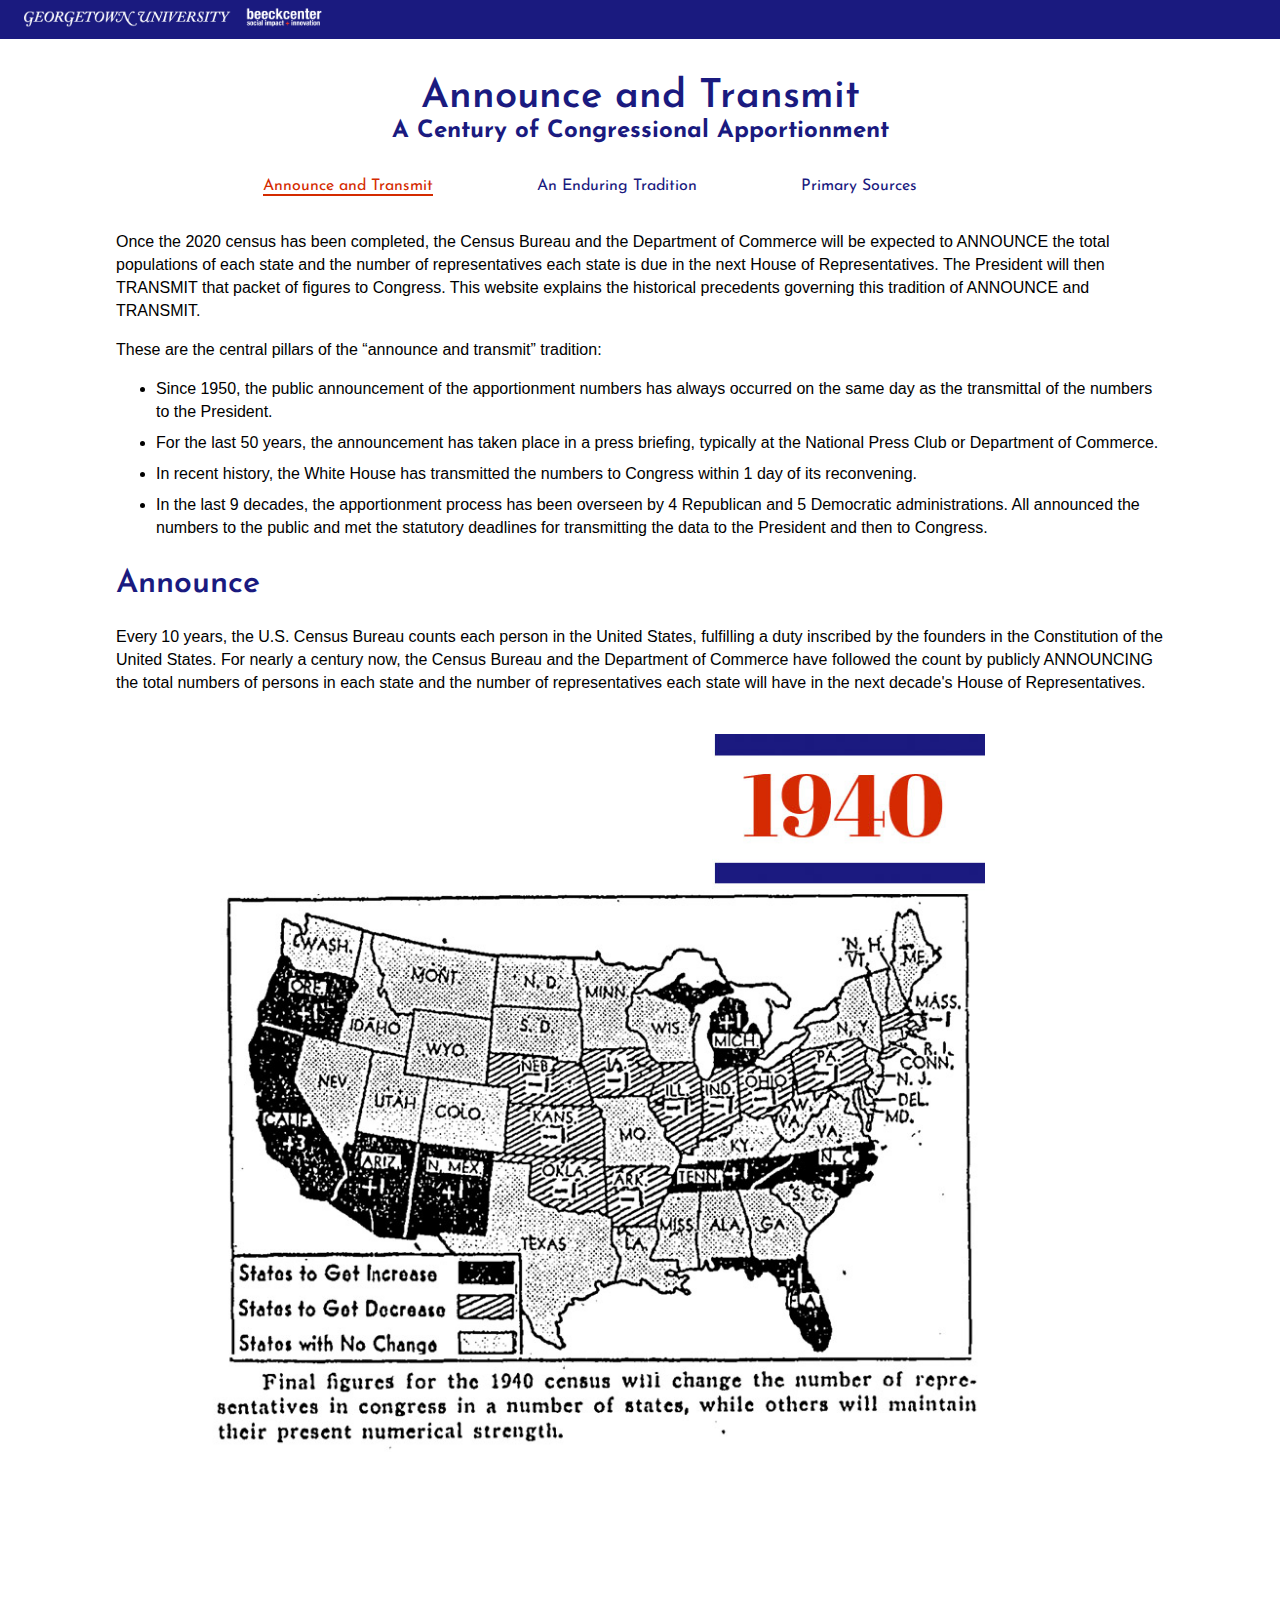
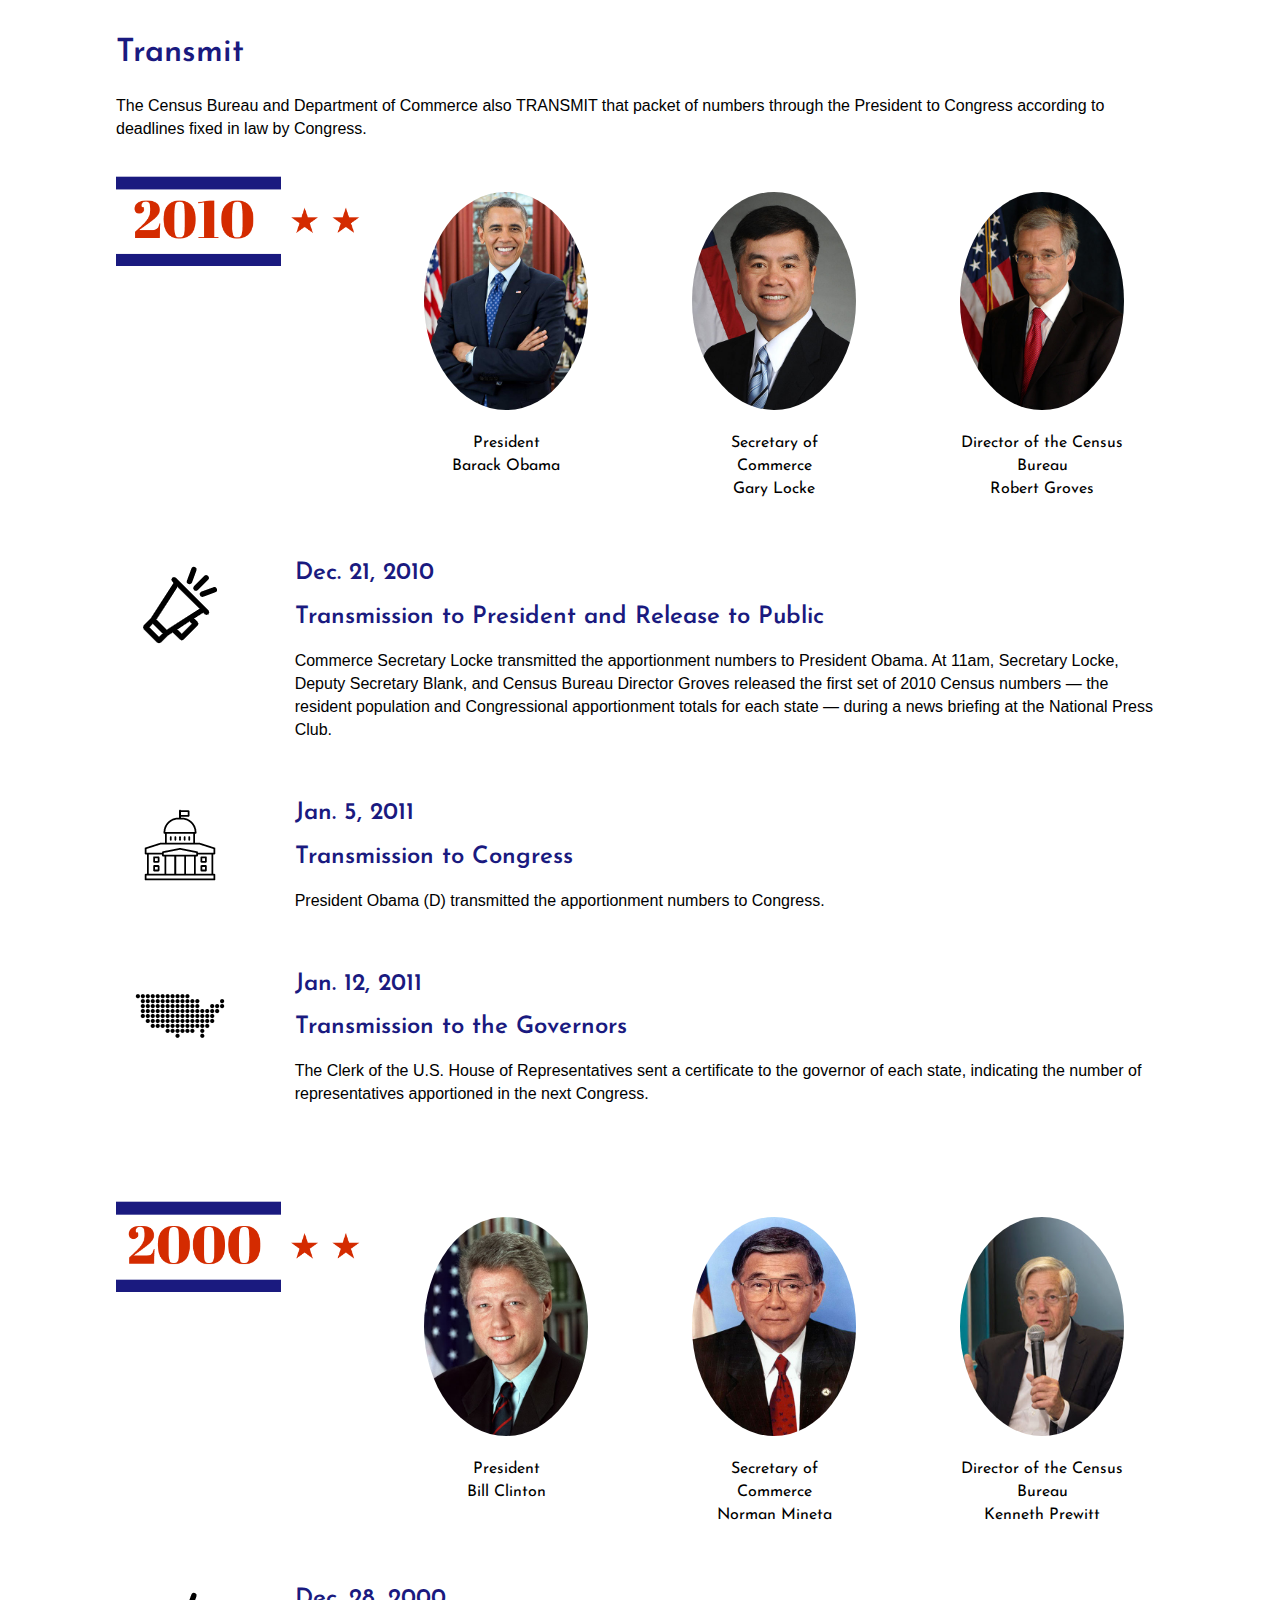
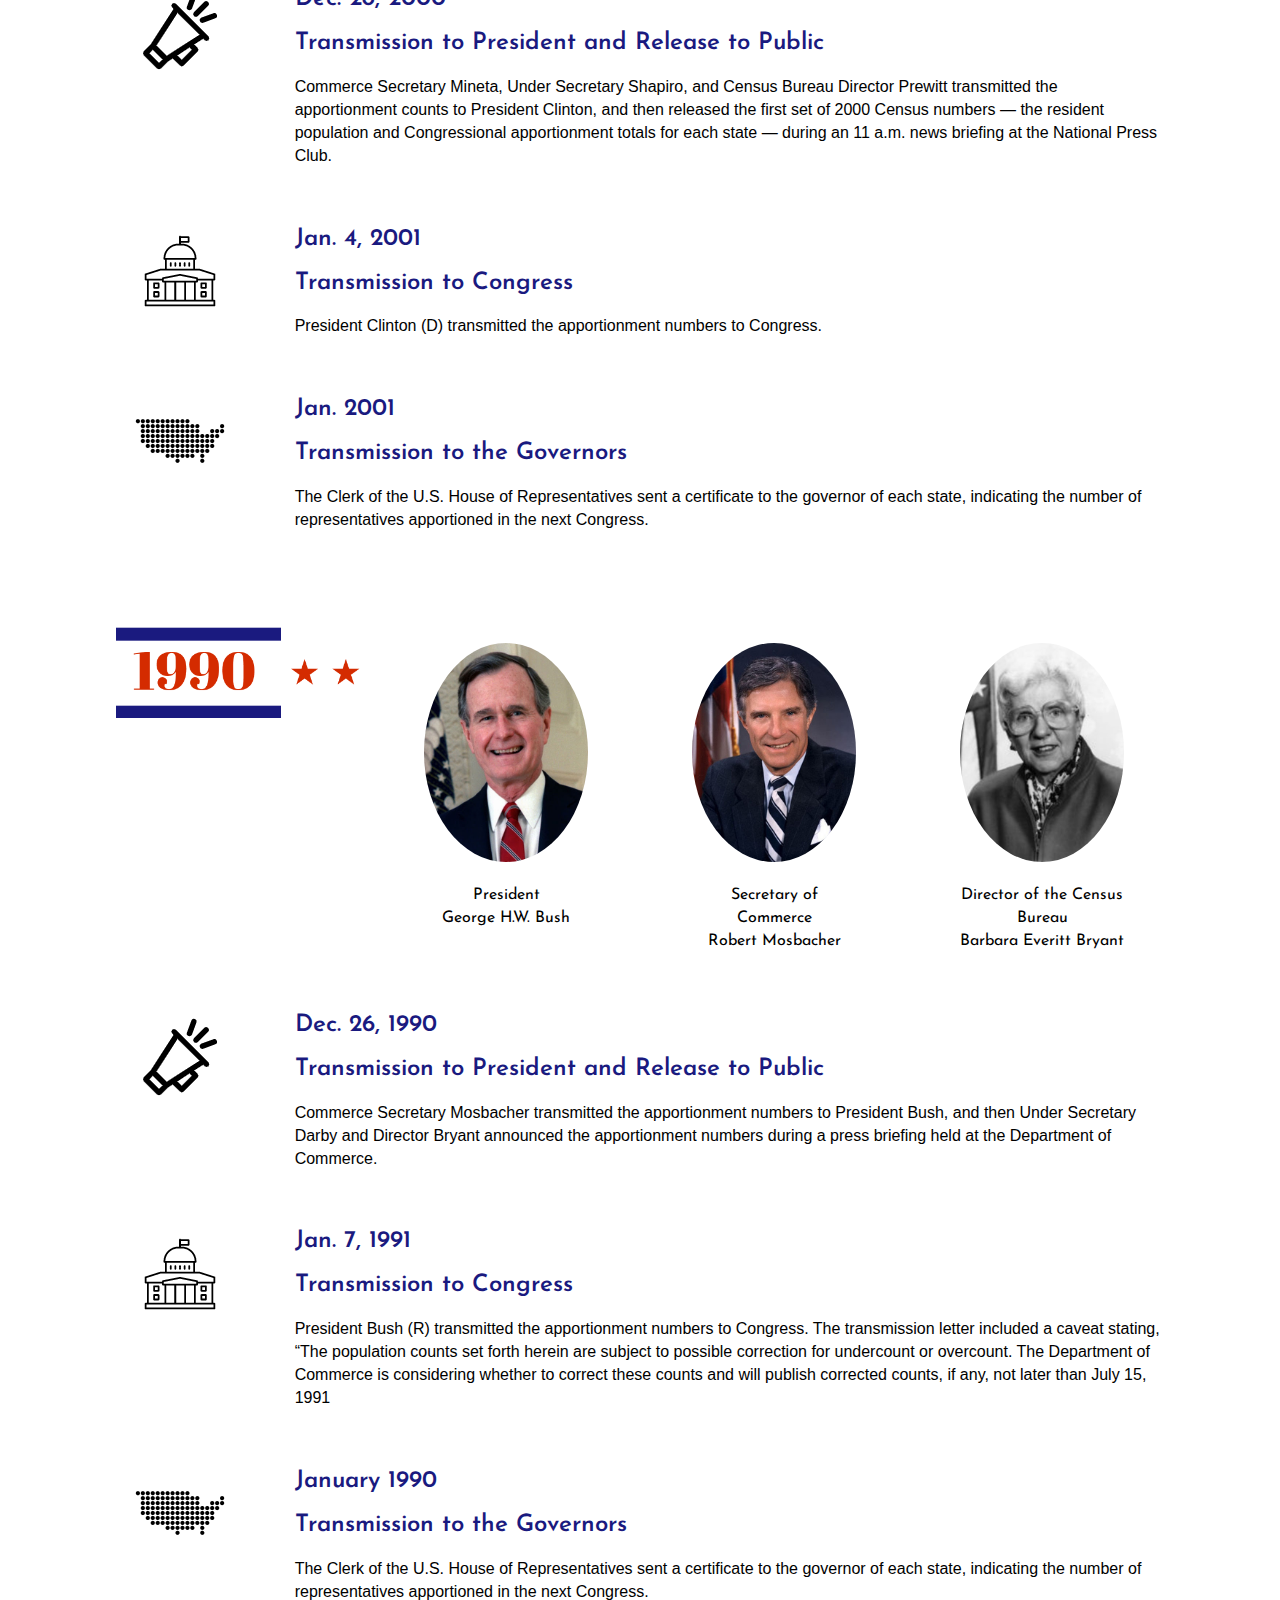
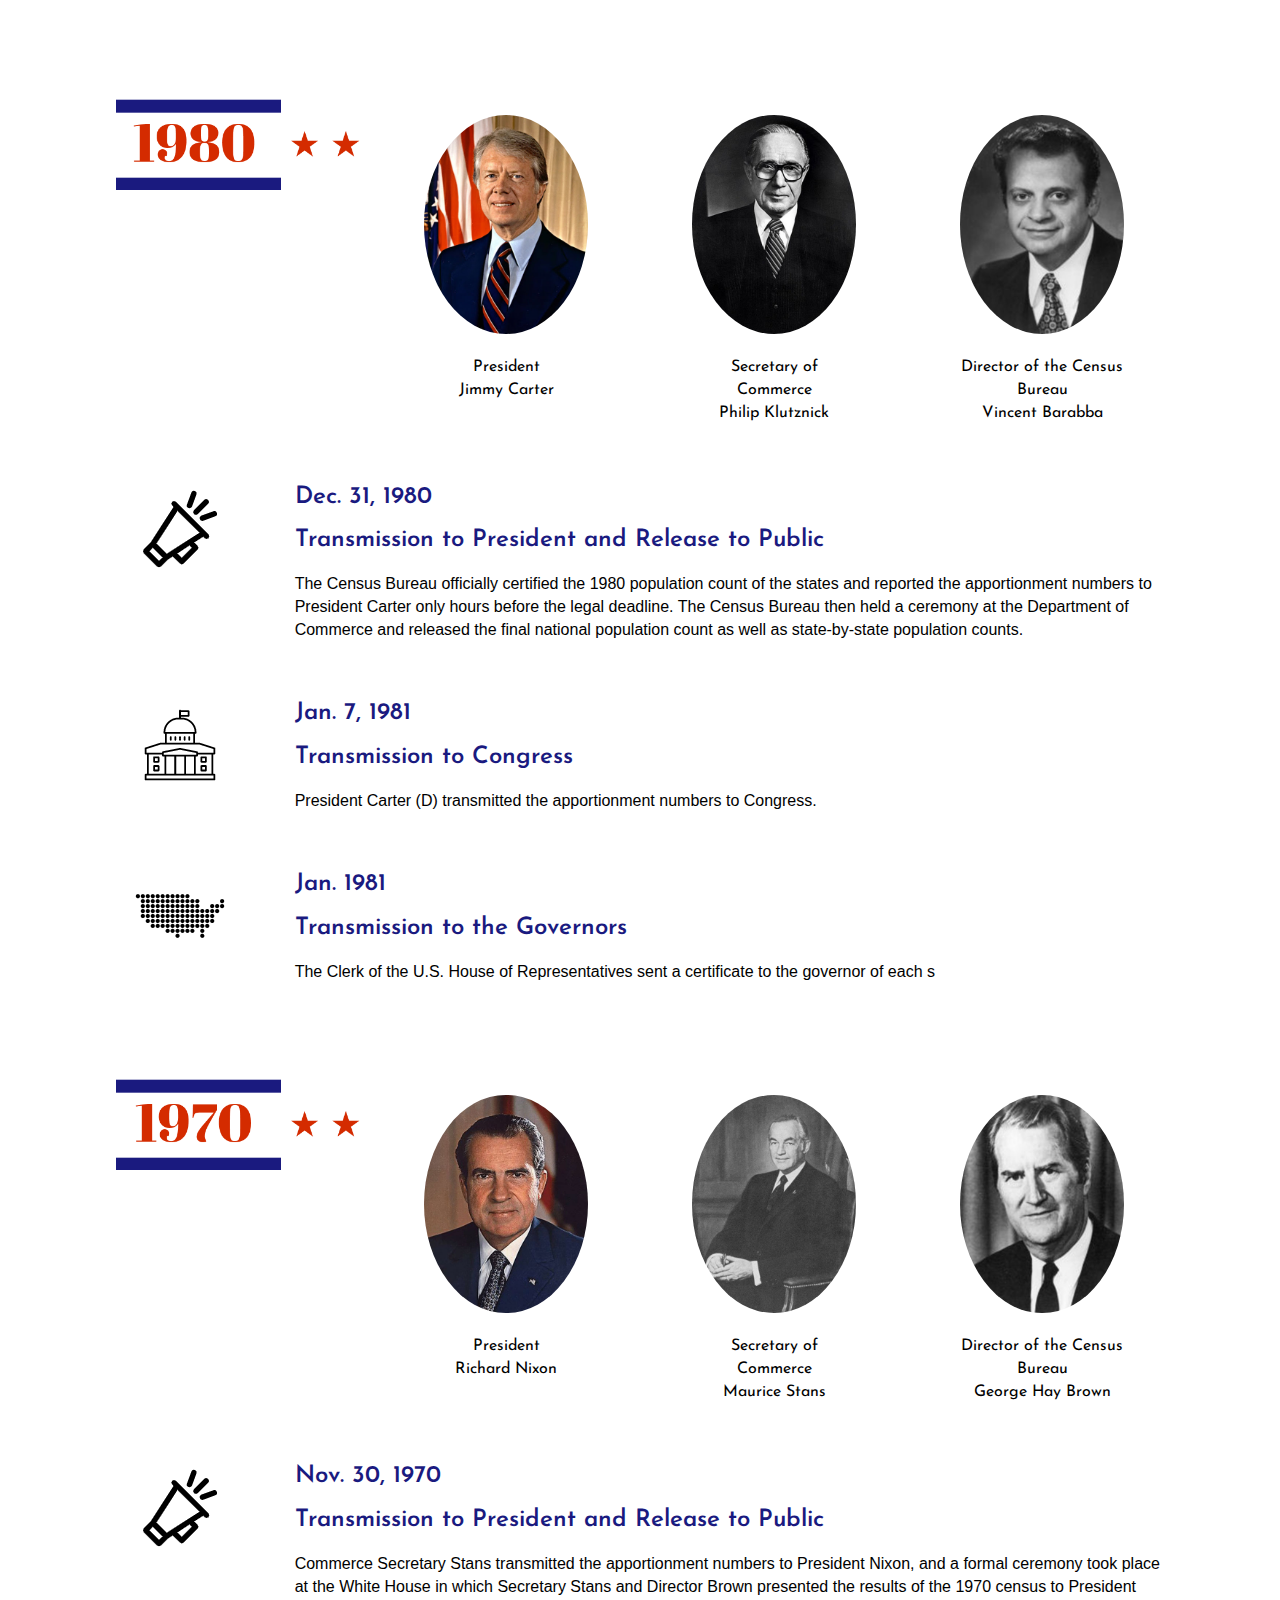
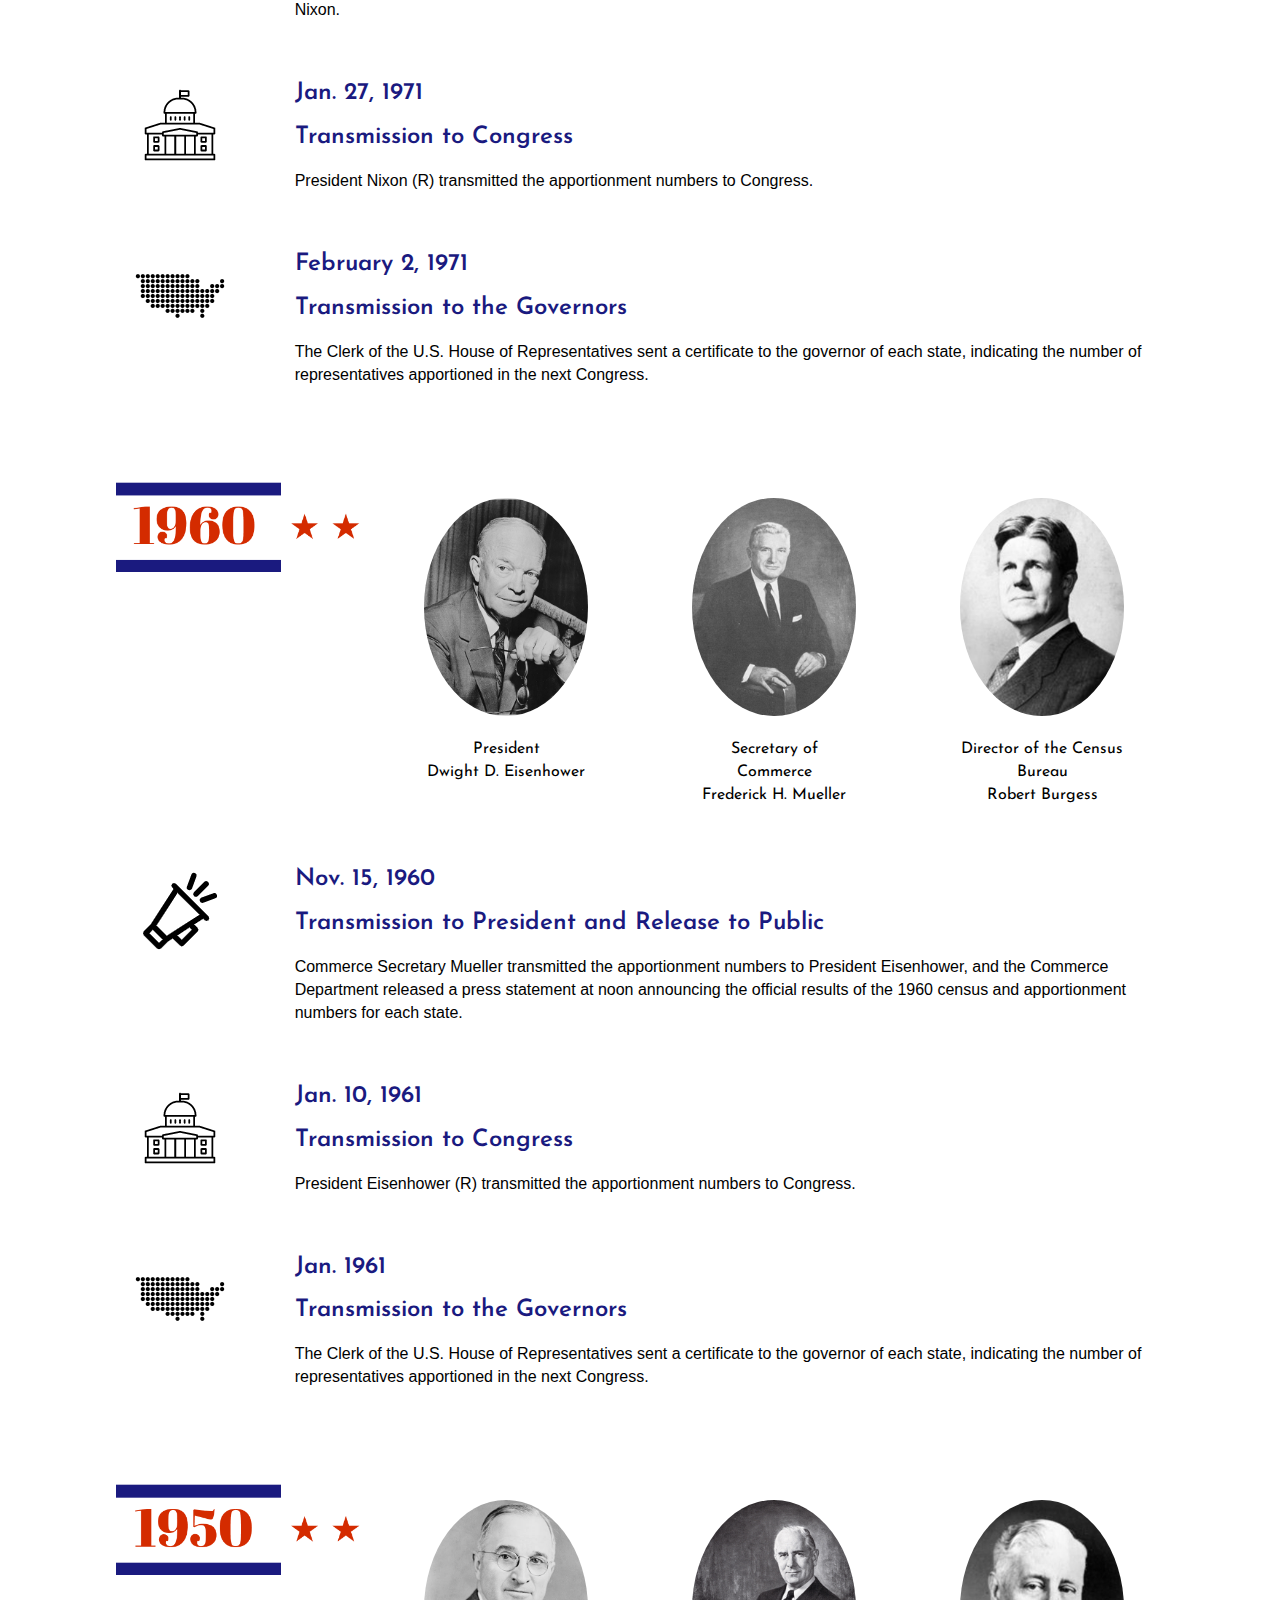
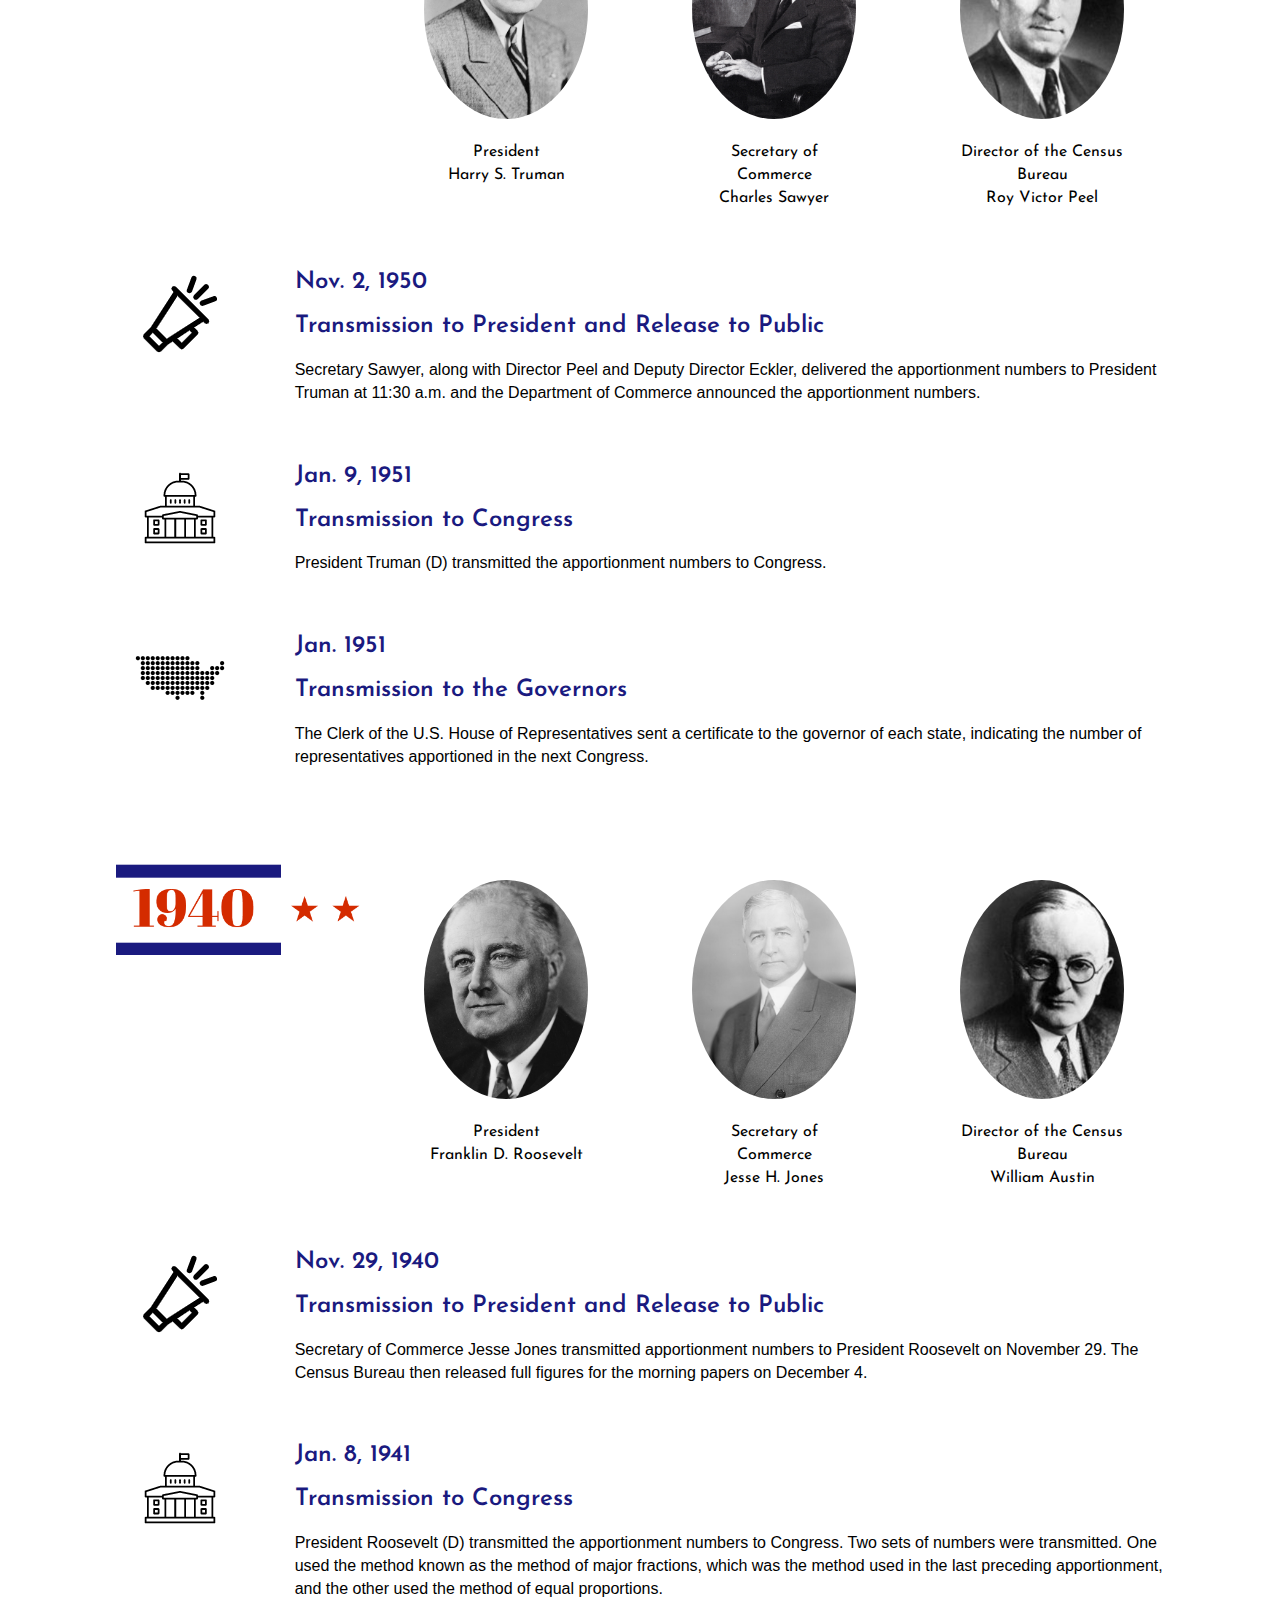
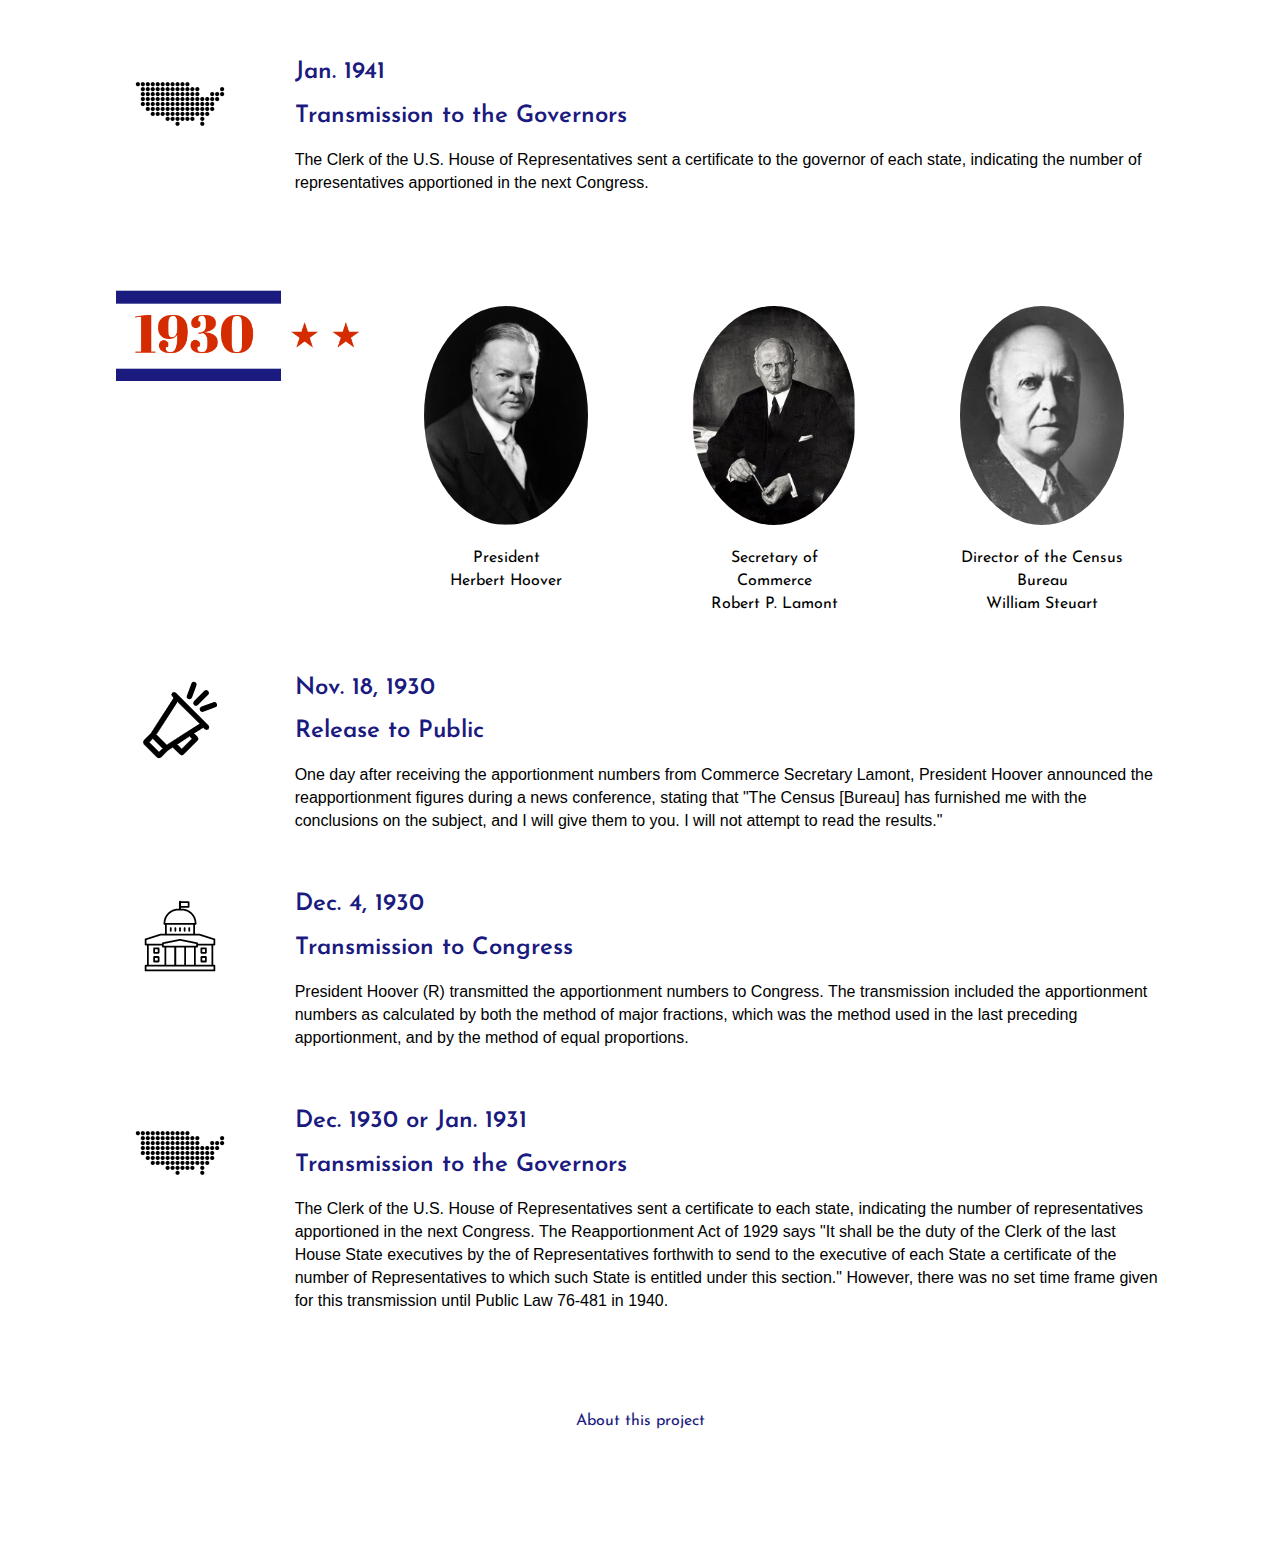
==== index.html @ 391c1e9d "Fixed Twitter Cards" ====
<!DOCTYPE html>
<html>
<head>
<meta name="viewport" content="width=device-width, initial-scale=1">
<meta property="og:title" content="Announce and Transmit: A Century of Congressional Apportionment">
<meta property="og:description" content="A digital resource cataloguing crucial features of the last century of U.S. congressional apportionment">
<meta property="og:image" content="http://usapportionment.org/announcement_photos/Dillingham-illustration.jpg">
<meta property="og:url" content="https://usapportionment.org/">
<meta name="twitter:title" content="Announce and Transmit: A Century of Congressional Apportionment">
<meta name="twitter:description" content=" A digital resource cataloguing crucial features of the last century of U.S. congressional apportionment">
<meta name="twitter:image" content="http://usapportionment.org/announcement_photos/Dillingham-illustration.jpg">
<meta name="twitter:card" content="summary_large_image">
<link rel="stylesheet" type="text/css" href="styles2.css">
<link href="https://fonts.googleapis.com/css2?family=Josefin+Sans&display=swap" rel="stylesheet">
<link href="https://fonts.googleapis.com/css2?family=Abril+Fatface&display=swap" rel="stylesheet">
</head>
<body>
  <header>
    <h1>Announce and Transmit </h1>
      <h4>A Century of Congressional Apportionment</h4>
    <nav>
        <a href = "index.html" class = "selected">Announce and Transmit</a>

        <a href = "enduringTradition.html">An Enduring Tradition</a>

        <a href = "primarysources.html">Primary Sources</a>

    </nav>
  </header>

  <div class="sticky">
    <div class = "logo">
      <img src="logo_group.png"/>
    </div>
    <div class = "logo_small">
      <img src="logo_small.png"/>
    </div>
  </div>


<div class ="pillars">
<p>
  Once the 2020 census has been completed, the Census Bureau and the Department of Commerce will be expected to ANNOUNCE the total populations of each state and the number of representatives each state is due in the next House of Representatives. The President will then TRANSMIT that packet of figures to Congress. This website explains the historical precedents governing this tradition of ANNOUNCE and TRANSMIT.
</p>
  <p>
  These are the central pillars of the “announce and transmit” tradition:
  <ul>
    <li>
      Since 1950, the public announcement of the apportionment numbers has always occurred on the same day as the transmittal of the numbers to the President.
    </li>
    <li>
      For the last 50 years, the announcement has taken place in a press briefing, typically at the National Press Club or Department of Commerce.
    </li>
    <li>
      In recent history, the White House has transmitted the numbers to Congress within 1 day of its reconvening.
    </li>
    <li>
      In the last 9 decades, the apportionment process has been overseen by 4 Republican and 5 Democratic administrations. All announced the numbers to the public and met the statutory deadlines for transmitting the data to the President and then to Congress.
    </li>
  </ul>

  </div>

  </p>
<div class="announceAndTransmit">
    <h2>Announce</h2>
    <p>
      Every 10 years, the U.S. Census Bureau counts each person in the United States, fulfilling a duty inscribed by the founders in the Constitution of the United States.

      For nearly a century now, the Census Bureau and the Department of Commerce have followed the count by publicly ANNOUNCING the total numbers of persons in each state and the number of representatives each state will have in the next decade's House of Representatives.
    </p>

    <div class="slideshow">

      <img class="mySlides" src="announcement_photos/1940-announce-800-900.jpg" height="auto" width = "100%">
      <img class="mySlides" src="announcement_photos/1950-announce-800-900.jpg" height="auto" width = "100%">
      <img class="mySlides" src="announcement_photos/1950a-announce-800-900.jpg" height="auto" width = "100%">
      <img class="mySlides" src="announcement_photos/1960-announce-800-900.jpg" height="auto" width = "100%">
      <img class="mySlides" src="announcement_photos/1970-announce-800-900.jpg" height="auto" width = "100%">
      <img class="mySlides" src="announcement_photos/1970b-announce-800-900.jpg" height="auto" width = "100%">
      <img class="mySlides" src="announcement_photos/1980-announce-800-900.jpg" height="auto" width = "100%">
      <img class="mySlides" src="announcement_photos/1990-announce-800-900.jpg" height="auto" width = "100%">
      <img class="mySlides" src="announcement_photos/2000-announce-800-900.jpg" height="auto" width = "100%">
      <img class="mySlides" src="announcement_photos/2010-announce-800-900.jpg" height="auto" width = "100%">
      <img class="mySlides" src="announcement_photos/2020-announce-800-900.jpg" height="auto" width = "100%">

<!-- SLIDESHOW BUTTONS ################################
      <button class="w3-button w3-black w3-display-left" onclick="plusDivs(-1)">&#10094;</button>
      <button class="w3-button w3-black w3-display-right" onclick="plusDivs(1)">&#10095;</button>
############################### -->

      <script>
      var myIndex = 0;
      carousel();

      function carousel() {
        var i;
        var x = document.getElementsByClassName("mySlides");
        for (i = 0; i < x.length; i++) {
          x[i].style.display = "none";
        }
        myIndex++;
        if (myIndex > x.length) {myIndex = 1}
        x[myIndex-1].style.display = "block";
        setTimeout(carousel, 2000); // Change image every 2 seconds
      }
      </script>
    </div>
    <h2>Transmit</h2>
    <p>
      The Census Bureau and Department of Commerce also TRANSMIT that packet of numbers through the President to Congress according to deadlines fixed in law by Congress.
    </p>

</div>

<!-- TIMELINE ################################ ############################### -->

<div class="wrapper">
  <div class="one">
    <img src ="CensusWeb2/numbers/2010-numbers.png" max-height ="66px" width ="100%"/>
  </div>
  <div class="two">
    <figure>
    <img src="Headshots/2010/obama-portrait-sm.jpg" alt="Headshot of Barack Obama" style="width:100%; border-radius: 50%;">
    <figcaption>President <br /> Barack Obama</figcaption>
  </figure>
  </div>
  <div class="three">
    <figure>
    <img src="Headshots/2010/Gary_Locke_official_portrait.jpg" alt="Headshot of Gary Locke" style="width:100%; border-radius: 50%;">
    <figcaption>Secretary of Commerce <br /> Gary Locke</figcaption>
  </figure>
  </div>
  <div class="four"><figure>
  <img src="Headshots/2010/Robert_Groves,_official_Census_photo_portrait-2.jpg" alt="Headshot of Robert Groves" style="width:100%; border-radius: 50%;" >
  <figcaption>Director of the Census Bureau <br /> Robert Groves</figcaption>
  </figure>
  </div>
  <div class="five"><img src = "CensusWeb2/icons/announcement.png" /></div>
  <div class="six"><h2>Dec. 21, 2010</h2>
    <h2>Transmission to President and Release to Public</h2>
    <p>
      Commerce Secretary Locke transmitted the apportionment numbers to President Obama. At 11am, Secretary Locke, Deputy Secretary Blank, and Census Bureau Director Groves released the first set of 2010 Census numbers — the resident population and Congressional apportionment totals for each state — during a news briefing at the National Press Club.
    </p></div>
  <div class="eight"><img src = "CensusWeb2/icons/government.png" /></div>
  <div class="nine"><h2>Jan. 5, 2011</h2>
    <h2>Transmission to Congress</h2>
    <p>
      President Obama (D) transmitted the apportionment numbers to Congress.
    </p></div>
  <div class="eleven"><img src = "CensusWeb2/icons/unitedstates.png"/></div>
  <div class="twelve"><h2>Jan. 12, 2011</h2>
    <h2>Transmission to the Governors</h2>
      <p>
        The Clerk of the U.S. House of Representatives sent a certificate to the governor of each state, indicating the number of representatives apportioned in the next Congress.
      </p></div>
</div>

<div class="wrapper">
  <div class="one">
    <img src ="CensusWeb2/numbers/2000-numbers.png"  width ="100%"/>
  </div>
  <div class="two">
    <figure>
    <img src="Headshots/2000/Clinton.jpg" alt="Headshot of Bill Clinton" style="width:100%; border-radius:50%;">
    <figcaption>President <br /> Bill Clinton</figcaption>
  </figure>
  </div>
  <div class="three">
    <figure>
    <img src="Headshots/2000/463px-Norman_Mineta,_official_portrait,_DOT.jpg" alt="Headshot of Norman Mineta" style="width:100%; border-radius: 50%;">
    <figcaption>Secretary of Commerce <br /> Norman Mineta</figcaption>
  </figure>
  </div>
  <div class="four"><figure>
  <img src="Headshots/2000/Prewitt.jpg" alt="Headshot of Kenneth Prewitt" style="width:100%; border-radius: 50%;">
  <figcaption>Director of the Census Bureau <br /> Kenneth Prewitt</figcaption>
  </figure>
  </div>
  <div class="five"><img src = "CensusWeb2/icons/announcement.png" max-height = "100%" max-width="100%" /></div>
  <div class="six"><h2>Dec. 28, 2000</h2>
    <h2>Transmission to President and Release to Public</h2>
    <p>
      Commerce Secretary Mineta, Under Secretary Shapiro, and Census Bureau Director Prewitt transmitted the apportionment counts to President Clinton, and then released the first set of 2000 Census numbers — the resident population and Congressional apportionment totals for each state — during an 11 a.m. news briefing at the National Press Club.
    </p>
  </div>

  <div class="eight"><img src = "CensusWeb2/icons/government.png" /></div>
  <div class="nine"><h2>Jan. 4, 2001</h2>
    <h2>Transmission to Congress</h2>
    <p>
President Clinton (D) transmitted the apportionment numbers to Congress.
    </p>
  </div>
  <div class="eleven"><img src = "CensusWeb2/icons/unitedstates.png"/></div>
  <div class="twelve"><h2>Jan. 2001</h2>

    <h2>Transmission to the Governors</h2>
      <p>
        The Clerk of the U.S. House of Representatives sent a certificate to the governor of each state, indicating the number of representatives apportioned in the next Congress.
      </p>
  </div>
</div>

<div class="wrapper">
  <div class="one">
    <img src ="CensusWeb2/numbers/1990-numbers.png" max-height ="66px" width ="100%"/>
  </div>
  <div class="two">
    <figure>
    <img src="Headshots/1990/georgehwbush.jpg" alt="Headshot of George H.W. Bush" style="width:100%; border-radius:50%;">
    <figcaption>President <br />George H.W. Bush</figcaption>
  </figure>
  </div>
  <div class="three">
    <figure>
    <img src="Headshots/1990/robert_mosbacher.jpg" alt="Headshot of Robert Mosbacher" style="width:100%; border-radius: 50%;">
    <figcaption>Secretary of Commerce <br />Robert Mosbacher</figcaption>
  </figure>
  </div>
  <div class="four"><figure>
  <img src="Headshots/1990/barbara_everitt_bryant-2.jpg" alt="Headshot of Barbara Everitt Bryant" style="width:100%; border-radius: 50%;">
  <figcaption>Director of the Census Bureau <br /> Barbara Everitt Bryant</figcaption>
  </figure>
  </div>
  <div class="five"><img src = "CensusWeb2/icons/announcement.png" /></div>
  <div class="six"><h2>Dec. 26, 1990 </h2>
    <h2>Transmission to President and Release to Public</h2>
    <p>
Commerce Secretary Mosbacher transmitted the apportionment numbers to President Bush, and then Under Secretary Darby and Director Bryant announced the apportionment numbers during a press briefing held at the Department of Commerce.
    </p>
  </div>
  <div class="eight"><img src = "CensusWeb2/icons/government.png" /></div>
  <div class="nine"><h2>Jan. 7, 1991</h2>
    <h2>Transmission to Congress</h2>
    <p>
President Bush (R) transmitted the apportionment numbers to Congress. The transmission letter included a caveat stating, “The population counts set forth herein are subject to possible correction for undercount or overcount. The Department of Commerce is considering whether to correct these counts and will publish corrected counts, if any, not later than July 15, 1991
    </p>
  </div>
  <div class="eleven"><img src = "CensusWeb2/icons/unitedstates.png"/></div>
  <div class="twelve"><h2>January 1990</h2>


    <h2>Transmission to the Governors</h2>
      <p>
        The Clerk of the U.S. House of Representatives sent a certificate to the governor of each state, indicating the number of representatives apportioned in the next Congress.
      </p>

    </div>
</div>

<div class="wrapper">
  <div class="one">
    <img src ="CensusWeb2/numbers/1980-numbers.png" max-height ="66px" width ="100%"/>
  </div>
  <div class="two">
    <figure>
    <img src="Headshots/1980/jimmyCarter.jpg" alt="Headshot of Jimmy Carter" style="width:100%; border-radius:50%;">
    <figcaption>President <br /> Jimmy Carter</figcaption>
  </figure>
  </div>
  <div class="three">
    <figure>
    <img src="Headshots/1980/philipKlutznick.jpg" alt="Headshot of Philip Klutznick" style="width:100%; border-radius: 50%;">
    <figcaption>Secretary of Commerce <br /> Philip Klutznick</figcaption>
  </figure>
  </div>
  <div class="four"><figure>
  <img src="Headshots/1980/v_p_barabba.jpg" alt="Headshot of Vincent Barabba" style="width:100%; border-radius: 50%;">
  <figcaption>Director of the Census Bureau <br /> Vincent Barabba</figcaption>
  </figure>
  </div>
  <div class="five"><img src = "CensusWeb2/icons/announcement.png" /></div>
  <div class="six"><h2>Dec. 31, 1980</h2>
    <h2>Transmission to President and Release to Public</h2>
    <p>
      The Census Bureau officially certified the 1980 population count of the states and reported the apportionment numbers to President Carter only hours before the legal deadline. The Census Bureau then held a ceremony at the Department of Commerce and released the final national population count as well as state-by-state population counts.
    </p>
  </div>
  <div class="eight"><img src = "CensusWeb2/icons/government.png" /></div>
  <div class="nine"><h2>Jan. 7, 1981</h2>

    <h2>Transmission to Congress</h2>
    <p>
      President Carter (D) transmitted the apportionment numbers to Congress.
    </p>
  </div>
  <div class="eleven"><img src = "CensusWeb2/icons/unitedstates.png"/></div>
  <div class="twelve"><h2>Jan. 1981</h2>

    <h2>Transmission to the Governors</h2>
      <p>
        The Clerk of the U.S. House of Representatives sent a certificate to the governor of each s
      </p>

  </div>
</div>

<div class="wrapper">
  <div class="one">
    <img src ="CensusWeb2/numbers/1970-numbers.png" width="100%" height="auto"/>
  </div>
  <div class="two">
    <figure>
    <img src="Headshots/1970/richardNixon.jpg" alt="Headshot of Richard Nixon" style="width:100%; border-radius:50%;">
    <figcaption>President <br /> Richard Nixon</figcaption>
  </figure>
  </div>
  <div class="three">
    <figure>
    <img src="Headshots/1970/447px-Maurice_Stans.jpg" alt="Headshot of Maurice Stans" style="width:100%; border-radius: 50%;">
    <figcaption>Secretary of Commerce <br /> Maurice Stans</figcaption>
  </figure>
  </div>
  <div class="four"><figure>
  <img src="Headshots/1970/GeorgeHayBrown.jpg" alt="Headshot of George Hay Brown" style="width:100%; border-radius: 50%;">
  <figcaption>Director of the Census Bureau <br /> George Hay Brown</figcaption>
  </figure>
  </div>
  <div class="five"><img src = "CensusWeb2/icons/announcement.png" /></div>
  <div class="six"><h2>Nov. 30, 1970</h2>
    <h2>Transmission to President and Release to Public</h2>
    <p>
      Commerce Secretary Stans transmitted the apportionment numbers to President Nixon, and a formal ceremony took place at the White House in which Secretary Stans and Director Brown presented the results of the 1970 census to President Nixon.
    </p>
  </div>
  <div class="eight"><img src = "CensusWeb2/icons/government.png" /></div>
  <div class="nine"><h2>Jan. 27, 1971</h2>

    <h2>Transmission to Congress</h2>
    <p>
      President Nixon (R) transmitted the apportionment numbers to Congress.
    </p>
  </div>
  <div class="eleven"><img src = "CensusWeb2/icons/unitedstates.png"/></div>
  <div class="twelve"> <h2>February 2, 1971</h2>

    <h2>Transmission to the Governors</h2>
      <p>
        The Clerk of the U.S. House of Representatives sent a certificate to the governor of each state, indicating the number of representatives apportioned in the next Congress.
            </p>
  </div>
</div>

<div class="wrapper">
  <div class="one">
    <img src ="CensusWeb2/numbers/1960-numbers.png" max-height ="66px" width ="100%"/>
  </div>
  <div class="two">
    <figure>
    <img src="Headshots/1960/Dwight_D._Eisenhower_-_NARA_-_531434.jpg" alt="Headshot of Dwight D. Eisenhower" style="width:100%; border-radius:50%;">
    <figcaption>President <br /> Dwight D. Eisenhower</figcaption>
  </figure>
  </div>
  <div class="three">
    <figure>
    <img src="Headshots/1960/444px-Frederick_Henry_Mueller_pers0162.jpg" alt="Frederick H. Mueller" style="width:100%; border-radius: 50%;">
    <figcaption>Secretary of Commerce <br /> Frederick H. Mueller</figcaption>
  </figure>
  </div>
  <div class="four"><figure>
  <img src="Headshots/1960/r_w_burgess.jpg" alt="Headshot of Robert Burgess" style="width:100%; border-radius: 50%;">
  <figcaption>Director of the Census Bureau <br /> Robert Burgess</figcaption>
  </figure>
  </div>
  <div class="five"><img src = "CensusWeb2/icons/announcement.png" /></div>
  <div class="six"><h2>Nov. 15, 1960</h2>
    <h2>Transmission to President and Release to Public</h2>
    <p>
Commerce Secretary Mueller transmitted the apportionment numbers to President Eisenhower, and the Commerce Department released a press statement at noon announcing the official results of the 1960 census and apportionment numbers for each state.
    </p>

  </div>
  <div class="eight"><img src = "CensusWeb2/icons/government.png" /></div>
  <div class="nine"><h2>Jan. 10, 1961</h2>

    <h2>Transmission to Congress</h2>
    <p>
President Eisenhower (R) transmitted the apportionment numbers to Congress.
    </p>
  </div>
  <div class="eleven"><img src = "CensusWeb2/icons/unitedstates.png"/></div>
  <div class="twelve"><h2>Jan. 1961</h2>

    <h2>Transmission to the Governors</h2>
      <p>
        The Clerk of the U.S. House of Representatives sent a certificate to the governor of each state, indicating the number of representatives apportioned in the next Congress.
      </p>
  </div>
</div>

<div class="wrapper">
  <div class="one">
    <img src ="CensusWeb2/numbers/1950-numbers.png" max-height ="66px" width ="100%"/>
  </div>
  <div class="two">
    <figure>
    <img src="Headshots/1950/Harry_S_Truman,_bw_half-length_photo_portrait,_facing_front,_1945-crop.jpg" alt="Headshot of Harry S. Truman" style="width:100%; border-radius:50%;">
    <figcaption>President <br /> Harry S. Truman</figcaption>
  </figure>
  </div>
  <div class="three">
    <figure>
    <img src="Headshots/1950/CharlesSawyer.jpg" alt="Headshot of Charles Sawyer" style="width:100%; border-radius: 50%;">
    <figcaption>Secretary of Commerce <br /> Charles Sawyer</figcaption>
  </figure>
  </div>
  <div class="four"><figure>
  <img src="Headshots/1950/r_v_peel.jpg" alt="Roy Victor Peel" style="width:100%; border-radius: 50%;">
  <figcaption>Director of the Census Bureau <br /> Roy Victor Peel</figcaption>
  </figure>
  </div>
  <div class="five"><img src = "CensusWeb2/icons/announcement.png" /></div>
  <div class="six"><h2>Nov. 2, 1950</h2>
    <h2>Transmission to President and Release to Public</h2>
    <p>
Secretary Sawyer, along with Director Peel and Deputy Director Eckler, delivered the apportionment numbers to President Truman at 11:30 a.m. and the Department of Commerce announced the apportionment numbers.
    </p>

  </div>
  <div class="eight"><img src = "CensusWeb2/icons/government.png" /></div>
  <div class="nine"><h2>Jan. 9, 1951</h2>

    <h2>Transmission to Congress</h2>
    <p>
      President Truman (D) transmitted the apportionment numbers to Congress.
    </p>
  </div>
  <div class="eleven"><img src = "CensusWeb2/icons/unitedstates.png"/></div>
  <div class="twelve"><h2>Jan. 1951</h2>

    <h2>Transmission to the Governors</h2>
      <p>
        The Clerk of the U.S. House of Representatives sent a certificate to the governor of each state, indicating the number of representatives apportioned in the next Congress.
      </p>
  </div>
</div>

<div class="wrapper">
  <div class="one">
    <img src ="CensusWeb2/numbers/1940-numbers.png" max-height ="66px" width ="100%"/>
  </div>
  <div class="two">
    <figure>
    <img src="Headshots/1940/franklin-d-roosevelt-portrait.jpg" alt="Headshot of Franklin D. Roosevelt" style="width:100%; border-radius:50%;">
    <figcaption>President <br /> Franklin D. Roosevelt</figcaption>
  </figure>
  </div>
  <div class="three">
    <figure>
    <img src="Headshots/1940/480px-JONES,_JESSE_H.,_HONORABLE_LCCN2016860069.jpg" alt="Headshot of Jesse H. Jones" style="width:100%; border-radius: 50%;">
    <figcaption>Secretary of Commerce <br /> Jesse H. Jones</figcaption>
  </figure>
  </div>
  <div class="four"><figure>
  <img src="Headshots/1940/william_lane_austin.jpg" alt="Headshot of William Austin" style="width:100%; border-radius: 50%;">
  <figcaption>Director of the Census Bureau <br /> William Austin</figcaption>
  </figure>
  </div>
  <div class="five"><img src = "CensusWeb2/icons/announcement.png" /></div>
  <div class="six"><h2>Nov. 29, 1940 </h2>
    <h2>Transmission to President and Release to Public</h2>
    <p>
      Secretary of Commerce Jesse Jones transmitted apportionment numbers to President Roosevelt on November 29. The Census Bureau then released full figures for the morning papers on December 4.
    </p>
  </div>
  <div class="eight"><img src = "CensusWeb2/icons/government.png" /></div>
  <div class="nine"><h2>Jan. 8, 1941</h2>

    <h2>Transmission to Congress</h2>
    <p>
      President Roosevelt (D) transmitted the apportionment numbers to Congress. Two sets of numbers were transmitted. One used the method known as the method of major fractions, which was the method used in the last preceding apportionment, and the other used the method of equal proportions.     </p>
  </div>
  <div class="eleven"><img src = "CensusWeb2/icons/unitedstates.png"/></div>
  <div class="twelve"><h2>Jan. 1941</h2>

    <h2>Transmission to the Governors</h2>
    <p>
      The Clerk of the U.S. House of Representatives sent a certificate to the governor of each state, indicating the number of representatives apportioned in the next Congress.
    </p>
  </div>
</div>

<div class="wrapper">
  <div class="one">
    <img src ="CensusWeb2/numbers/1930--numbers.png" max-height ="66px" width ="100%"/>
  </div>
  <div class="two">
    <figure>
    <img src="Headshots/1930/450px-President_Hoover_portrait.jpg" alt="Headshot of Herbert Hoover" style="width:100%; border-radius:50%;">
    <figcaption>President <br /> Herbert Hoover</figcaption>
  </figure>
  </div>
  <div class="three">
    <figure>
    <img src="Headshots/1930/443px-RobertPattersonLamont.jpg" alt="Headshot of Robert P. Lamont" style="width:100%; border-radius: 50%;">
    <figcaption>Secretary of Commerce <br /> Robert P. Lamont</figcaption>
  </figure>
  </div>
  <div class="four"><figure>
  <img src="Headshots/1930/william_mott_steuart.jpg" alt="Headshot of William Steuart" style="width:100%; border-radius: 50%;">
  <figcaption>Director of the Census Bureau <br /> William Steuart</figcaption>
  </figure>
  </div>
  <div class="five"><img src = "CensusWeb2/icons/announcement.png" /></div>
  <div class="six"><h2>Nov. 18, 1930</h2>
    <h2>Release to Public</h2>
    <p>
      One day after receiving the apportionment numbers from Commerce Secretary Lamont, President Hoover announced the reapportionment figures during a news conference, stating that "The Census [Bureau] has furnished me with the conclusions on the subject, and I will give them to you. I will not attempt to read the results."
    </p>
  </div>
  <div class="eight"><img src = "CensusWeb2/icons/government.png" /></div>
  <div class="nine"><h2>Dec. 4, 1930</h2>

    <h2>Transmission to Congress</h2>
    <p>
      President Hoover (R) transmitted the apportionment numbers to Congress. The transmission included the apportionment numbers as calculated by both the method of major fractions, which was the method used in the last preceding apportionment, and by the method of equal proportions.

    </p>
  </div>
  <div class="eleven"><img src = "CensusWeb2/icons/unitedstates.png"/></div>
  <div class="twelve"><h2>Dec. 1930 or Jan. 1931</h2>

    <h2>Transmission to the Governors</h2>
    <p>
      The Clerk of the U.S. House of Representatives sent a certificate to each state, indicating the number of representatives apportioned in the next Congress. The Reapportionment Act of 1929 says "It shall be the duty of the Clerk of the last House State executives by the of Representatives forthwith to send to the executive of each State a certificate of the number of Representatives to which such State is entitled under this section." However, there was no set time frame given for this transmission until Public Law 76-481 in 1940.
    </p>
  </div>
</div>


  <div class="footer">

      <a href="about.html">About this project</a>

  </div>


</body>
</html>
---- styles2.css ----
/*
 ####################################### BODY / NAV / FOOTER #################################
*/

.pillars li{
  font-family: 'Helvetica', sans-serif;
  font-style: normal;
  font-weight: normal;
  font-size: 16px;
  line-height: 23px;
  color: #000000;
  padding-top: 0;
}

body{
  margin: 45px auto 45px auto;
  width: 1128px;
}

header{
  display: flex;
  flex-direction: column;
  align-items: center;
  justify-content: space-between;
  margin:0 0 2em 0;
}

header h1{
  font-family: 'Josefin Sans', sans-serif;
  font-size: 40px;
  color: #1A1A7F;
  text-align: center;
  margin-bottom: 5px;
}

header h4{
  font-family: 'Josefin Sans', sans-serif;
  font-size: 24px;
  color: #1A1A7F;
  text-align: center;
  margin: 5px 0 30px 0;

}

h2 {
  font-family: 'Josefin Sans', sans-serif;
  font-style: normal;
  font-weight: 600;
  font-size: 24px;
  /* or 27px */
  color: #1A1A7F;
}

h3{
  font-family: 'Josefin Sans', sans-serif;
  font-size: 28px;
  color: #1A1A7F;

}

p{
  font-family: 'Helvetica', sans-serif;
  font-style: normal;
  font-weight: normal;
  font-size: 16px;
  line-height: 23px;
  color: #000000;
}

li{
  padding-top: 32px;
  padding-bottom: 8px;
  font-family: 'Josefin Sans', sans-serif;
  font-style: normal;
  font-weight: 600;
  font-size: 24px;
  line-height: 113.5%;
  /* or 27px */
  color: #1A1A7F;

}


nav a{
  /*text-transform: uppercase;*/
  font-family: 'Josefin Sans', sans-serif;
  font-style: normal;
  font-weight: normal;
  font-size: 16px;
  line-height: 23px;
  color: #1A1A7F;
  text-decoration: none;
  margin: 0 100px 0 0;
  transition: color 0.5s;
}

a:hover, a.selected {
  color: #D42B00;
  border-bottom: 2px solid #D42B00;

}

div.sticky {
  position: -webkit-sticky;
  position: fixed;
  top: 0;
  left:0;
  background-color: #1A1A7F;

  font-size: 20px;
  width: 100%;
  display: grid;
  grid-template-columns: repeat(12, 1fr);
  gap: 24px 24px;
}

.sticky img{
  max-width:100%;
  min-height:25px;
  margin-left: 24px;
}

.logo{
  grid-column: 1/span 3;

}

.logo_small{
  display: none;
}

.footer{
  width:100%;
  height:50px;
  margin: 0 0 0 0;
  border: 0 0 0 0;
  text-align: center;
}

.footer a{
  /*text-transform: uppercase;*/
  font-family: 'Josefin Sans', sans-serif;
  font-style: normal;
  font-weight: normal;
  font-size: 16px;
  line-height: 23px;
  color: #1A1A7F;
  text-decoration: none;
  margin: 50px 0 25px 0;
  transition: color 0.5s;
}


figcaption{
  font-family: 'Josefin Sans', sans-serif;
  font-style: normal;
  font-weight: normal;
  font-size: 16px;
  line-height: 23px;
  color: #000000;
  text-align: center;
  margin-top: 15px;
}

/*
 ####################################### ENDURING TRADITION PAGE #################################
*/

.enduringTradition{
  margin:20px 0 20px 0;

  display: grid;
  grid-template-columns: repeat(12, 1fr);
  gap: 24px 24px;
}

section.enduringTradition h2{
  grid-column: 1/span 12;
  text-align: left;
  font-family: 'Josefin Sans', sans-serif;
  font-size: 32px;
  color: #1A1A7F;
  margin: 5px 0 5px 0;
}

section.enduringTradition p, h3{
  grid-column: 1/span 12;

}

section div.firstImg{
  grid-column: 1/ span 5;

}

section div.secondImg{
  grid-column: 7/span 5;

}

.constitutionScreenshot{
  grid-column: 2/span 10;
}



/*
 ####################################### ANNOUNCE AND TRANSMIT #################################
*/

.announceAndTransmit{
  margin:20px 0 20px 0;

  display: grid;
  grid-template-columns: repeat(12, 1fr);
  gap: 24px 24px;
}

.announceAndTransmit h2{
  grid-column: 1/span 12;
  text-align: left;
  font-family: 'Josefin Sans', sans-serif;
  font-size: 32px;
  color: #1A1A7F;
  margin: 5px 0 5px 0;
}

.announceAndTransmit p, h3{
  grid-column: 1/span 12;}

  /*
   ####################################### TIMELINE #################################
  */


div.wrapper{
  margin:20px 0 80px 0;

  display: grid;
  grid-template-columns: repeat(12, 1fr);
  gap: 24px 24px;
  grid-auto-rows: minmax(100px, auto);
}


.one{
  grid-column: 1 / 4;
  grid-row: 1;
}

.two{
  grid-column: 4 / 7;
  grid-row: 1;
  border-radius: 50%;
}

.three{
  grid-column: 7 / 10;
  grid-row: 1;
  border-radius: 50%;
}

.four{
  grid-column: 10 / 13;
  grid-row: 1;
  border-radius: 50%;
}

.five{
  grid-column: 1 / 3;
  grid-row: 2;

}

.six{
  grid-column: 3 / 13;
  grid-row: 2;

}

.seven{
  grid-column: 6 / 13;
  grid-row: 2;

}

.eight{
  grid-column: 1 / 3;
  grid-row: 3;

}

.nine{
  grid-column: 3 / 13;
  grid-row: 3;


}

.ten{
  grid-column: 6 / 13;
  grid-row: 3;

}

.eleven{
  grid-column: 1 / 3;
  grid-row: 4;

}

.twelve{
  grid-column: 3 / 13;
  grid-row: 4;

}

.thirteen{
  grid-column: 6 / 13;
  grid-row: 4;

}



.mySlides {
  max-width: 100%;
  max-height: 100%;
}

.slideshow {
  max-width: 100%;
  height: auto;
  grid-column: 2/span 9;
}


/*
 ####################################### CSS for the Primary Sources interaction #################################
*/

.accordion > input[type="checkbox"] {
  position: absolute;
  left: -100vw;
}

.accordion .content {
  overflow-y: hidden;
  height: 0;
  transition: height 0.3s ease;
}

.accordion > input[type="checkbox"]:checked ~ .content {
  height: auto;
  overflow: visible;
}

.accordion label {
  display: block;
}

/*
 Styling
*/
body {
  font: 16px/1.5em "Overpass", "Open Sans", Helvetica, sans-serif;
  color: #333;
  font-weight: 300;
}

.accordion {
  margin-bottom: 1em;
}

.accordion > input[type="checkbox"]:checked ~ .content {
  padding: 15px;
  border: 1px solid #e8e8e8;
  border-top: 0;
}

.accordion .handle {
  margin: 0;
  font-size: 1.125em;
  line-height: 1.2em;
}

.accordion label {
  color: white;
  cursor: pointer;
  font-weight: normal;
  padding: 15px;
  background: #727372;
}

.accordion label:hover,
.accordion label:focus {
  background: #404040;
}

.accordion .handle label:before {
  font-family: 'fontawesome';

  display: inline-block;
  margin-right: 10px;
  font-size: .58em;
  line-height: 1.556em;
  vertical-align: middle;
}

.accordion > input[type="checkbox"]:checked ~ .handle label:before {

}


/*
 Demo purposes only
*/
*,
*:before,
*:after {
  box-sizing: border-box;
}

body {
  padding: 40px;
}

a {
  color: #06c;
}

p {
  margin: 0 0 1em;
}

h1 {
  margin: 0 0 1.3em;
  font-weight: 600;
  font-size: 1.5em;
}

.accordion {
  max-width: 65em;
}

.accordion p:last-child {
  margin-bottom: 0;
}

.content li{
  list-style-type: none;
}

.smallLogo{
  display: none;
}

.contentPicture {
  max-width:400px;
  max-height:450px;
  margin-left: 40px;

}

.contentPicture img{
  max-width:100%;
  height:auto;
  align-self: center;
}


/*
 ####################################### RESPONSIVENESS #################################
*/

@media (max-width:1128px){
  body{
    width: auto;
    margin: 45px auto 45px auto;
  }

  nav a{
    font-size: 14px;
    margin: 0 50px 0 0;
  }

  header h1{
    font-size: 32px;
  }

  header h4{
    font-size: 20px;
  }

  .announceAndTransmit h2{
    font-size: 24px;
  }

  .enduringTradition h2{
      font-size: 24px;
  }

  .logo{
    display:none;
  }

  .logo_small{
    display: contents;
    grid-column: 1/span 12;
    margin-left: 24px;
  }

  .sticky img{
    max-width: none;
  }

}




@media (max-width:745px){
  .one{
    grid-column: 1 / 9;
    grid-row: 1;
  }

  .two{
    grid-column: 4 / 7;
    grid-row: 1;
    display: none;
  }

  .three{
    grid-column: 7 / 10;
    grid-row: 1;
    display: none;
  }

  .four{
    grid-column: 10 / 13;
    grid-row: 1;
    display:none;

    }

  .five{
    display:none;
  }

  .six{
    grid-column: 1 / 13;
    grid-row: 2;

  }

  .seven{
    grid-column: 6 / 13;
    grid-row: 2;

  }

  .eight{
    display:none;
  }

  .nine{
    grid-column: 1 / 13;
    grid-row: 3;


  }

  .ten{
    grid-column: 6 / 13;
    grid-row: 3;

  }

  .eleven{
    display:none;
  }

  .twelve{
    grid-column: 1 / 13;
    grid-row: 4;

  }

  .thirteen{
    grid-column: 6 / 13;
    grid-row: 4;

  }



  .mySlides {
    max-width: 100%;
    max-height: 100%;
  }

  .slideshow {
    max-width: 100%;
    height: auto;
    grid-column: 2/span 9;
  }

  nav{
    display: flex;
    flex-direction: column;
    align-items:center;
    justify-content: center;
  }

  .logo{
    display:none;
  }

  .logo_small{
    display: contents;
    grid-column: 1/span 12;
    margin-left: 24px;
  }

  .sticky img{
    max-width: none;
  }

}

@media (max-width:550px){
  nav{
    display: flex;
    flex-direction: column;
    align-items:center;
    justify-content: center;
  }

  nav a{
    margin: 0 0 0 0;
  }

  .logo{
    display:none;
  }

  .logo_small{
    display: contents;
    grid-column: 1/span 12;
    margin-left: 24px;
  }

  .sticky img{
    max-width: none;
  }

  h1{
    line-height: 1;
  }



}
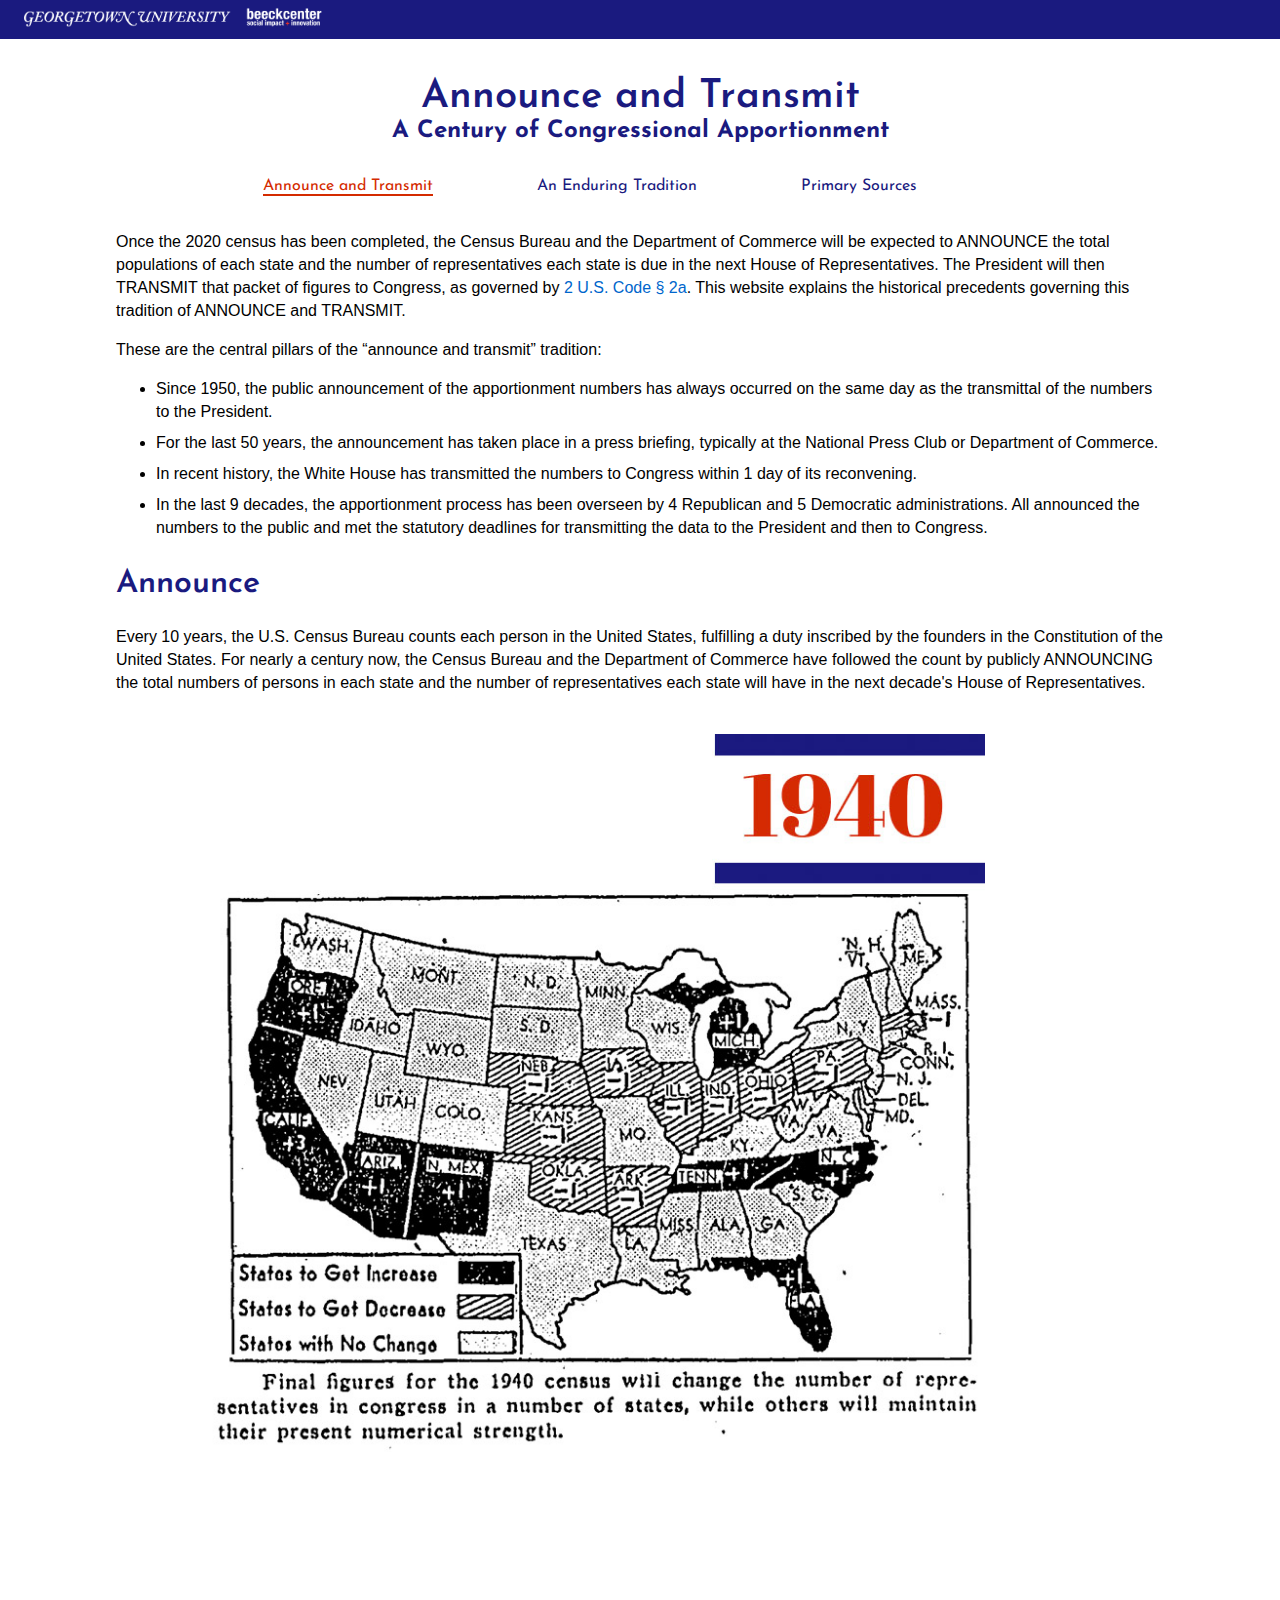
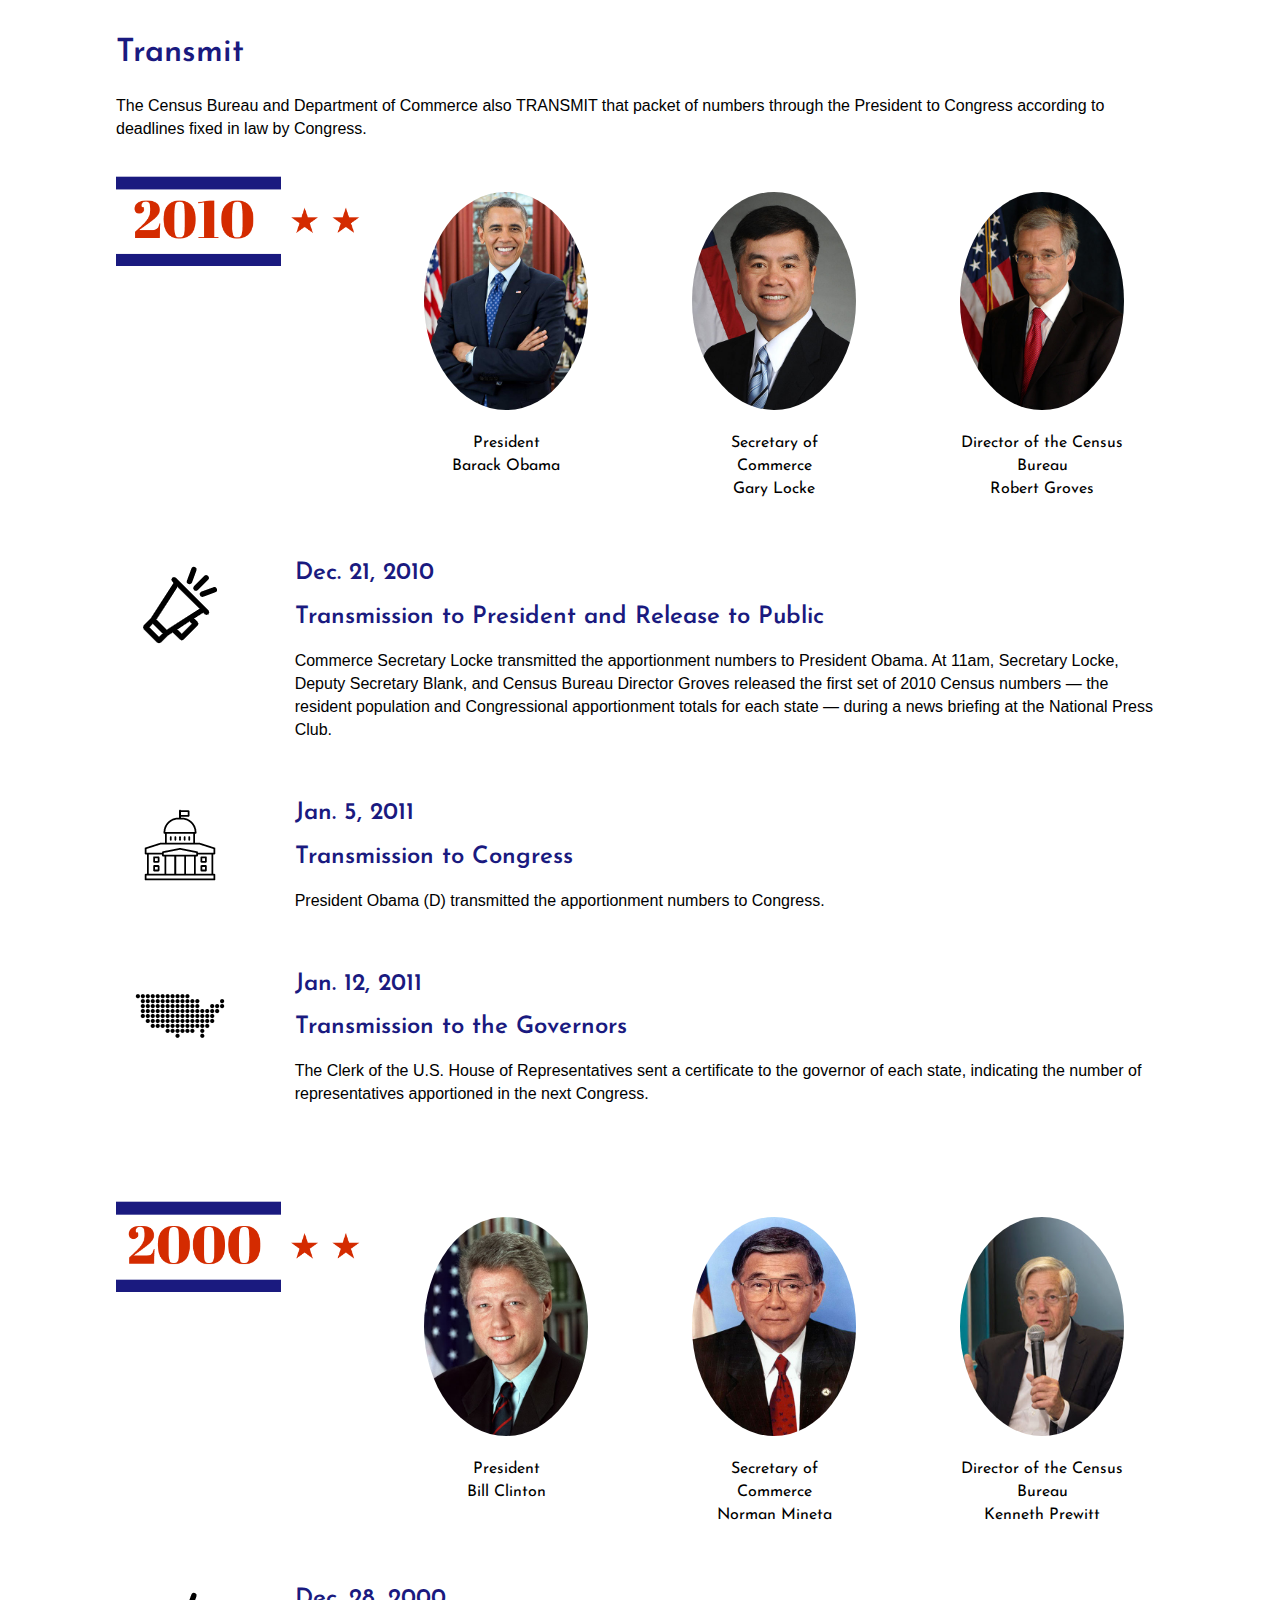
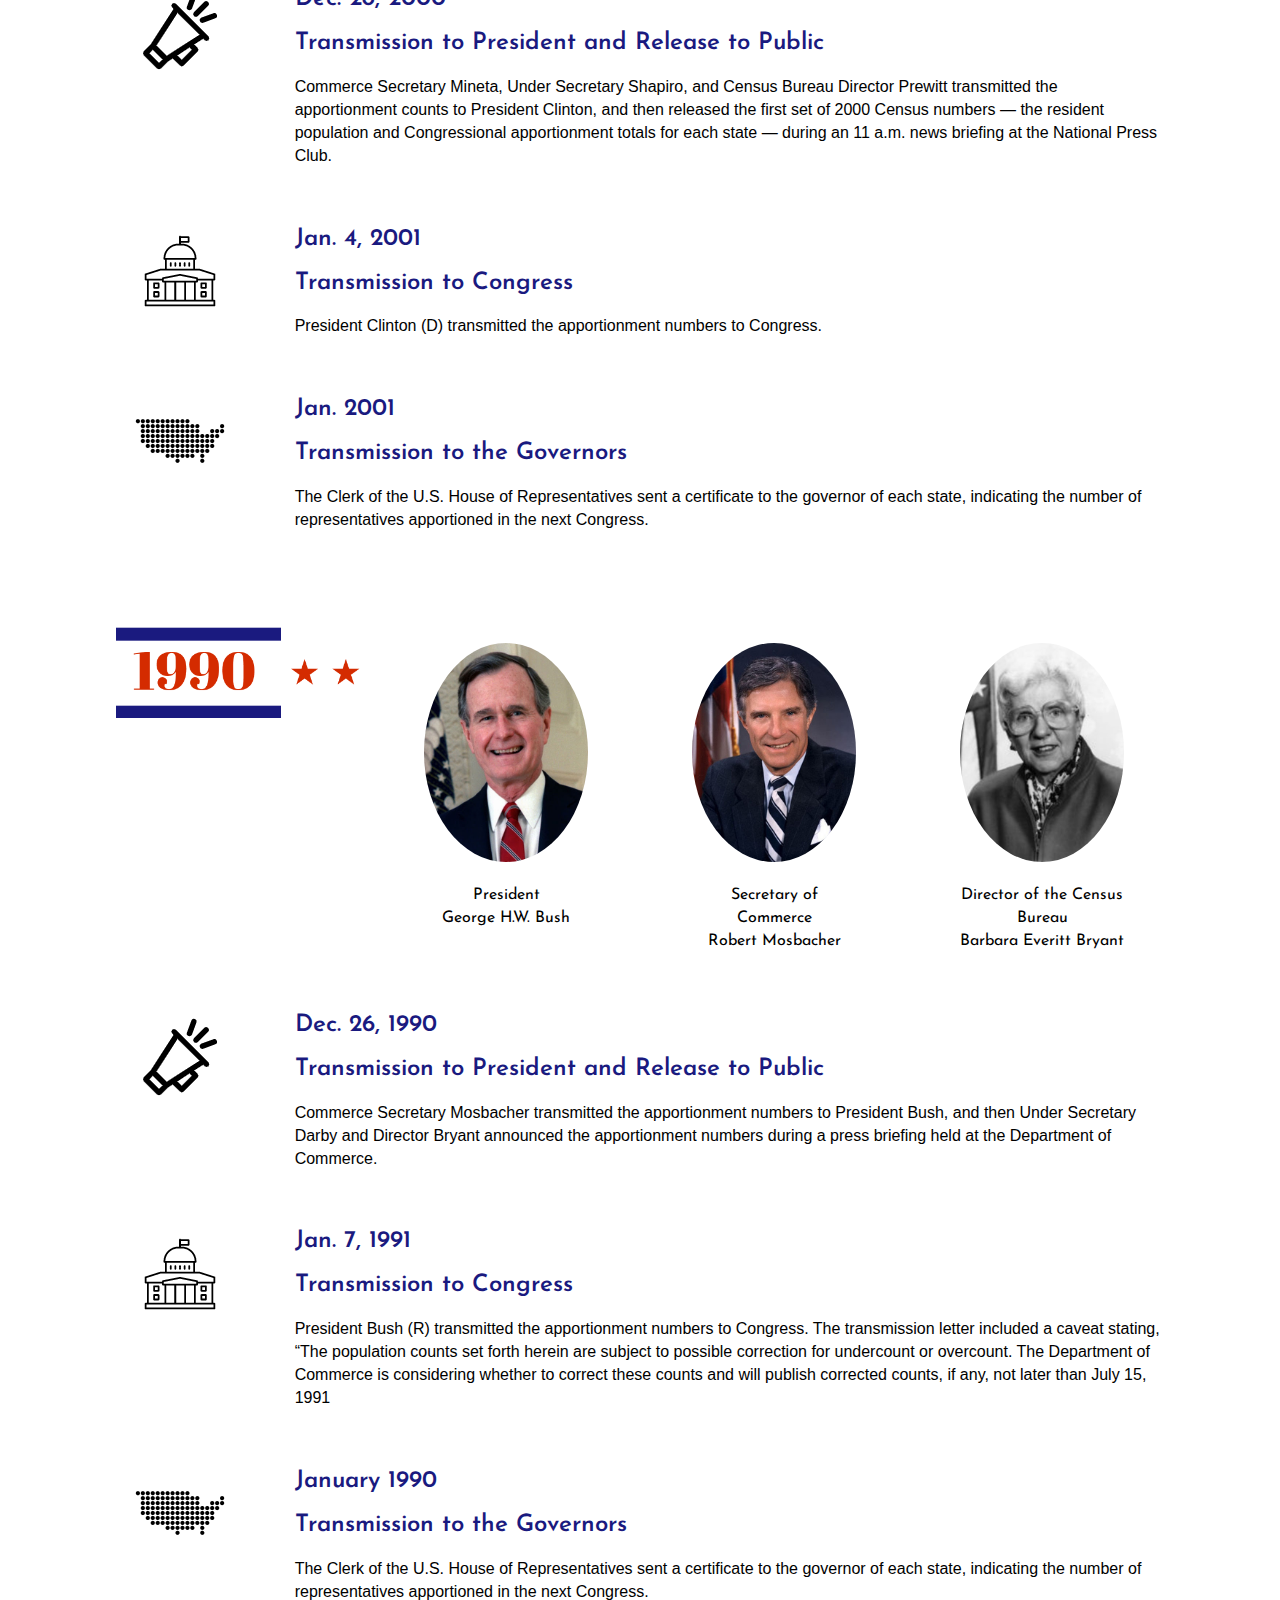
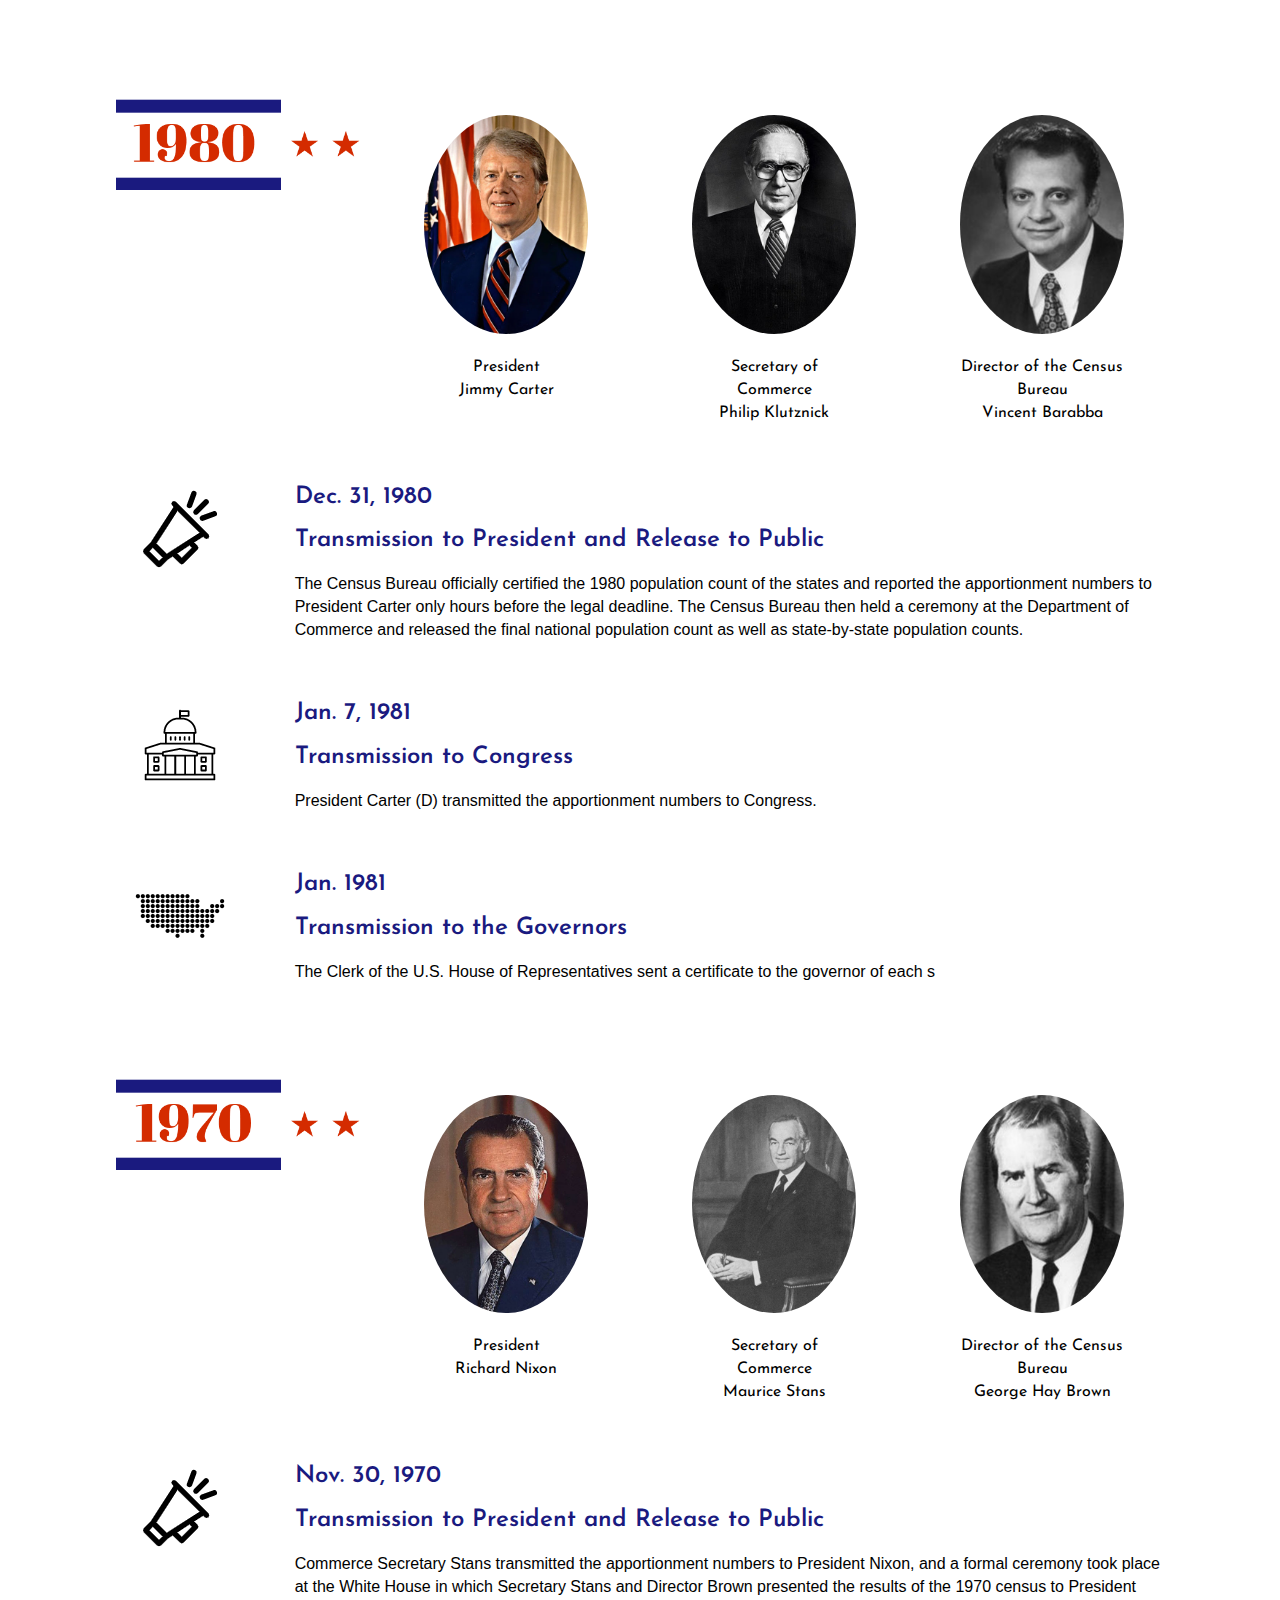
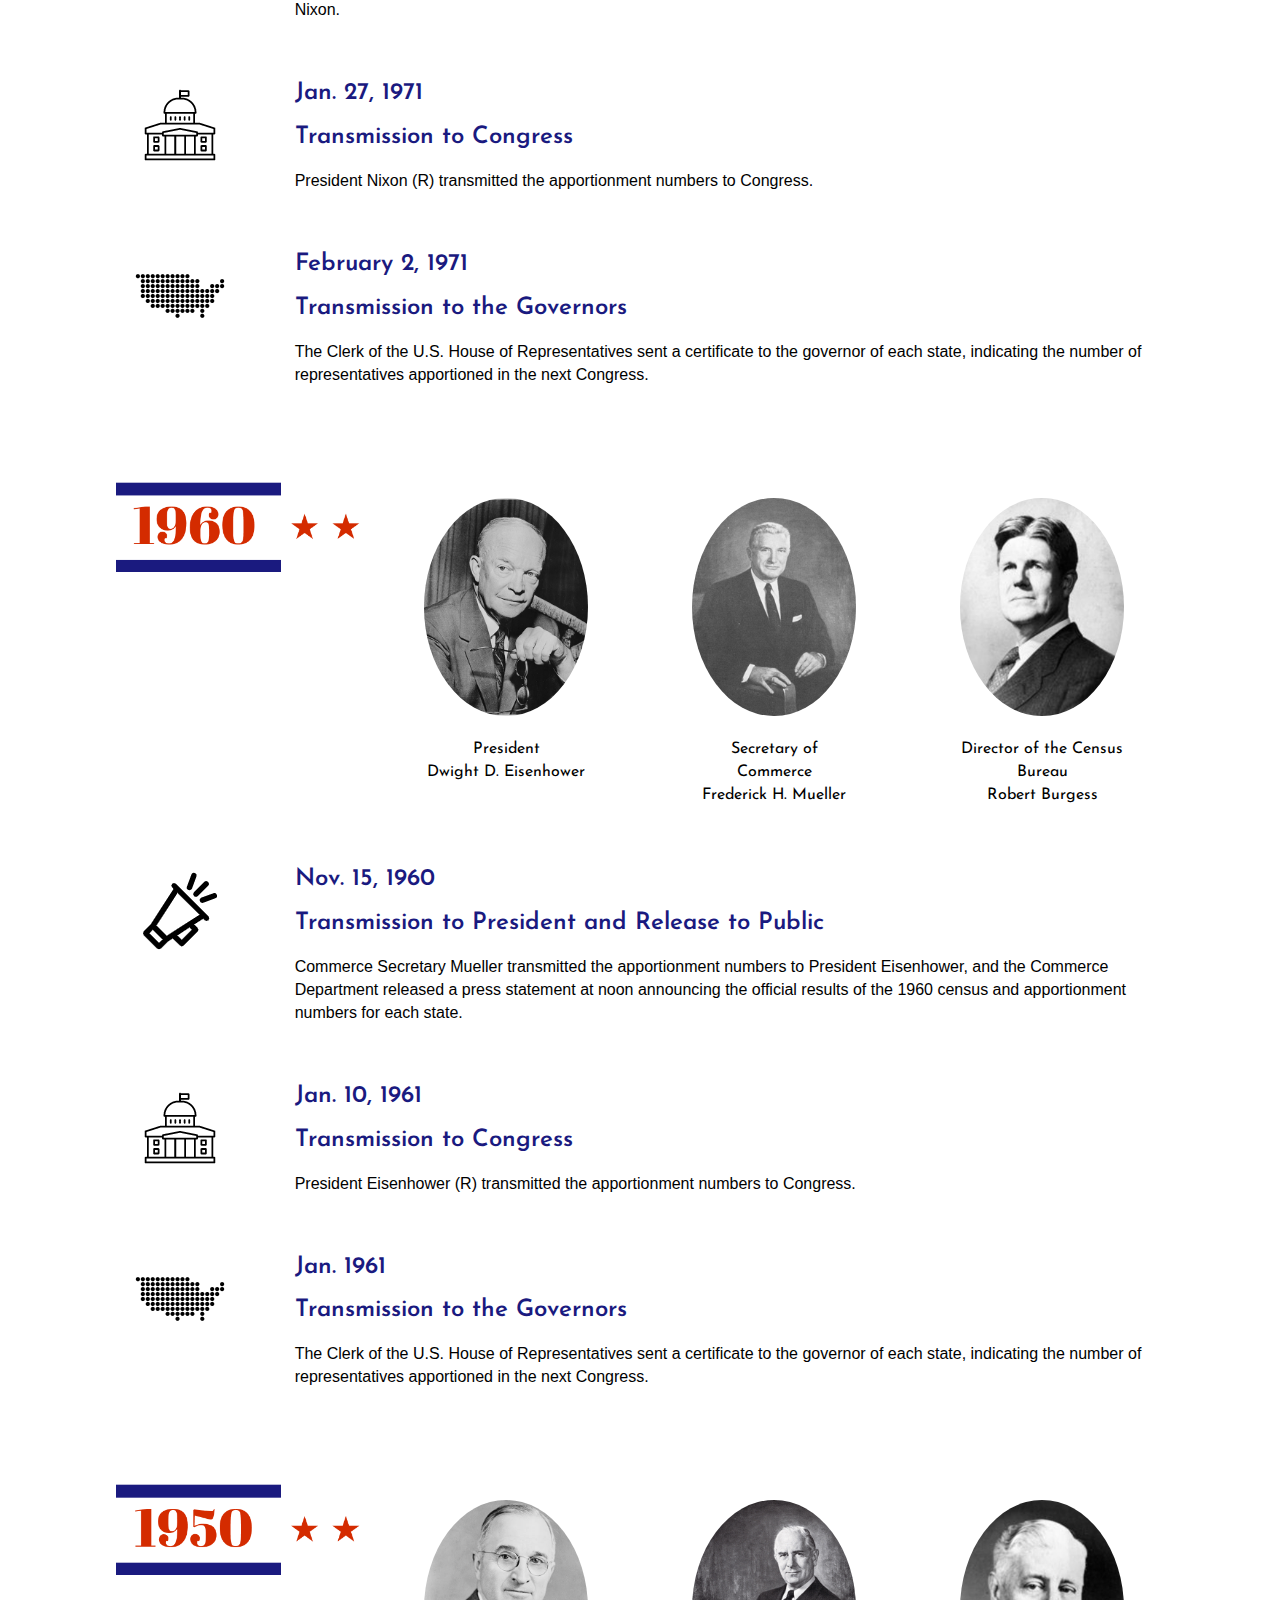
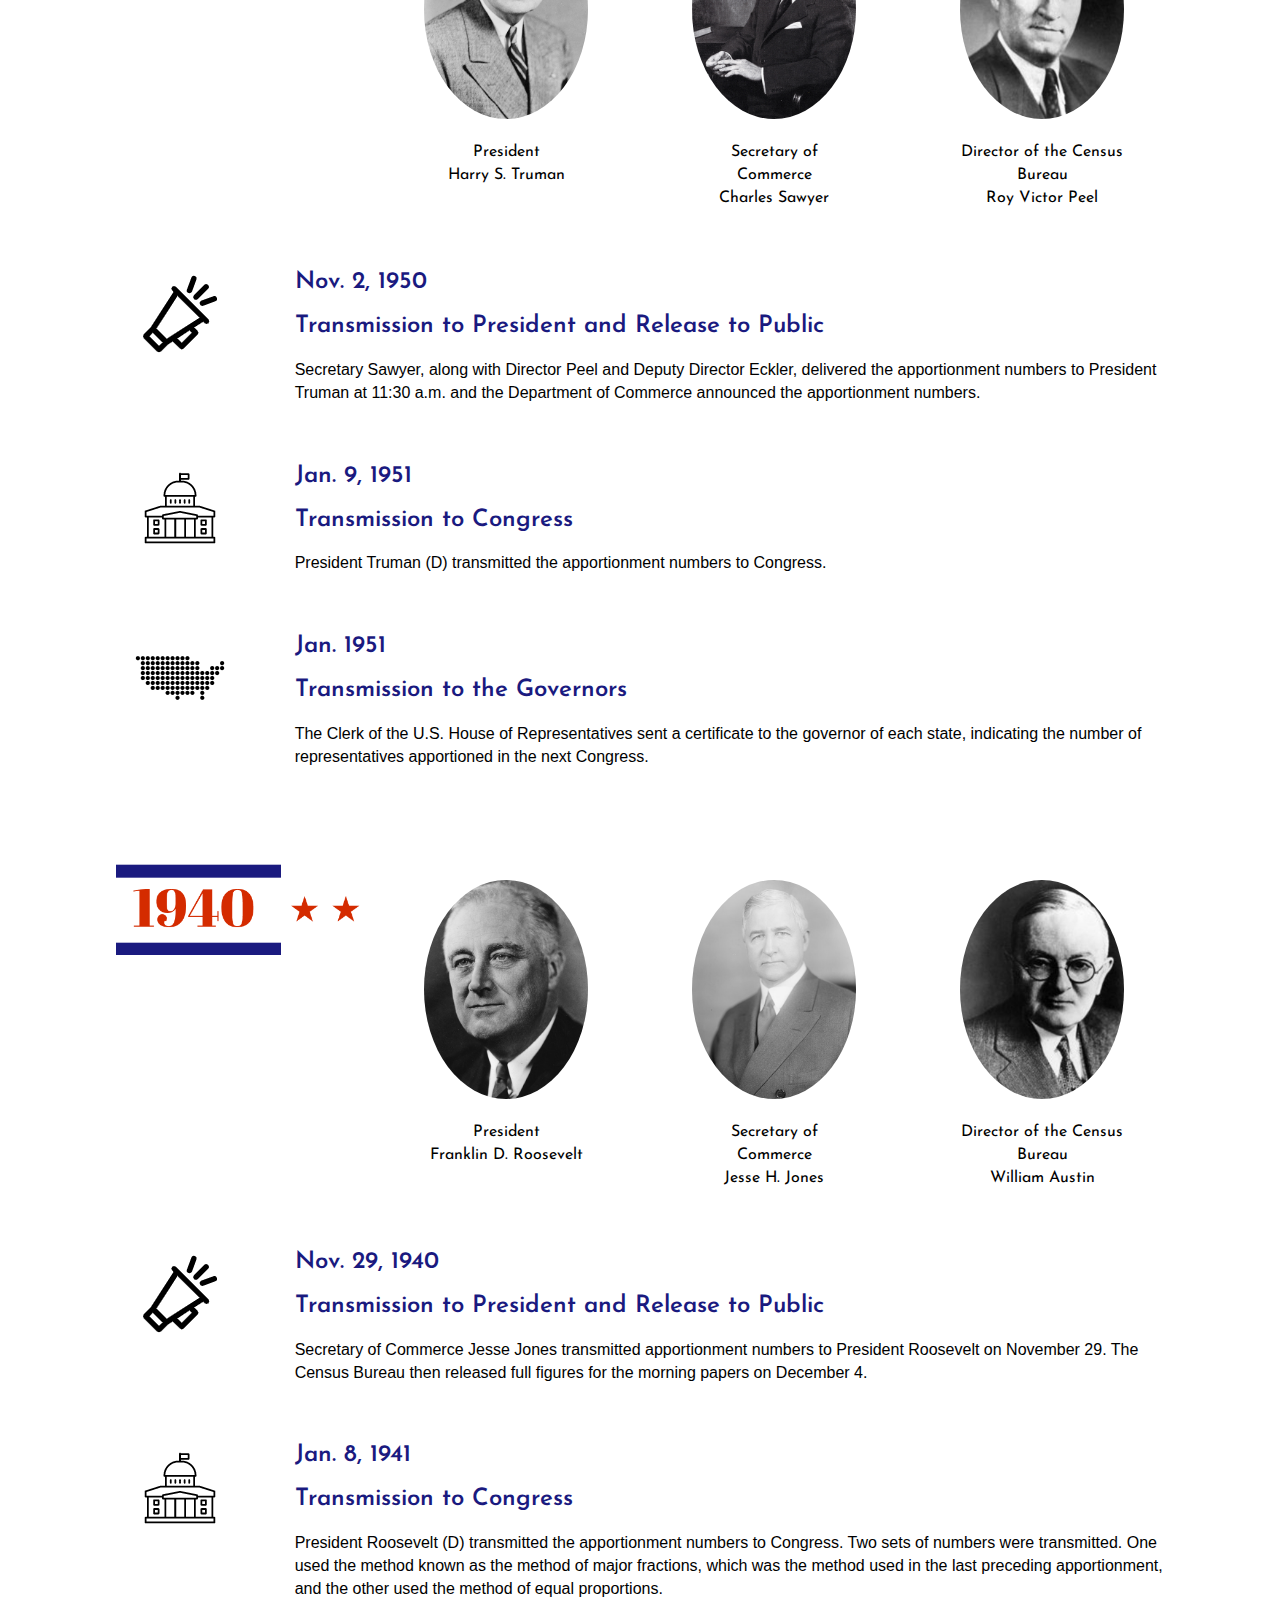
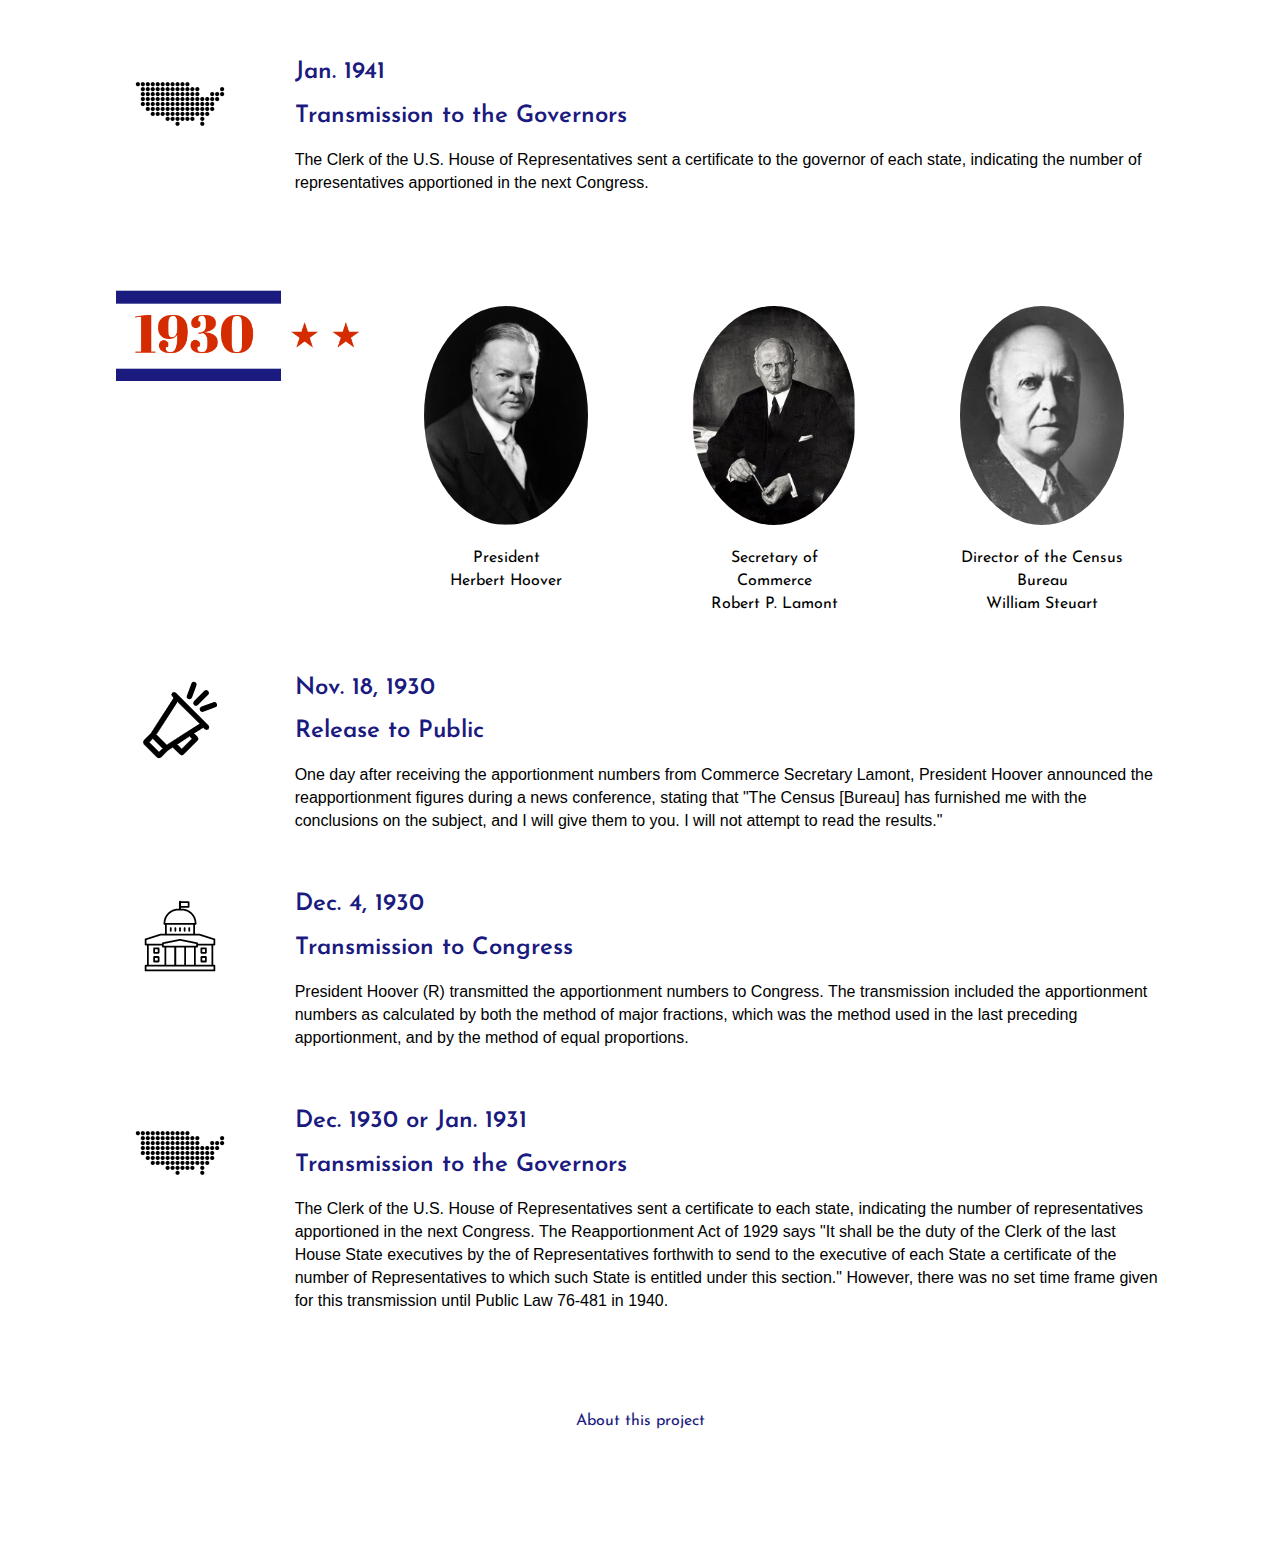
==== commit afb5484b: "Added link to US Code 2a on home page" ====
--- a/index.html
+++ b/index.html
@@ -40,7 +40,7 @@
 
 <div class ="pillars">
 <p>
-  Once the 2020 census has been completed, the Census Bureau and the Department of Commerce will be expected to ANNOUNCE the total populations of each state and the number of representatives each state is due in the next House of Representatives. The President will then TRANSMIT that packet of figures to Congress. This website explains the historical precedents governing this tradition of ANNOUNCE and TRANSMIT.
+  Once the 2020 census has been completed, the Census Bureau and the Department of Commerce will be expected to ANNOUNCE the total populations of each state and the number of representatives each state is due in the next House of Representatives. The President will then TRANSMIT that packet of figures to Congress, as governed by <a style ="text-decoration: none;" href= "https://www.law.cornell.edu/uscode/text/2/2a">2 U.S. Code § 2a</a>. This website explains the historical precedents governing this tradition of ANNOUNCE and TRANSMIT.
 </p>
   <p>
   These are the central pillars of the “announce and transmit” tradition:
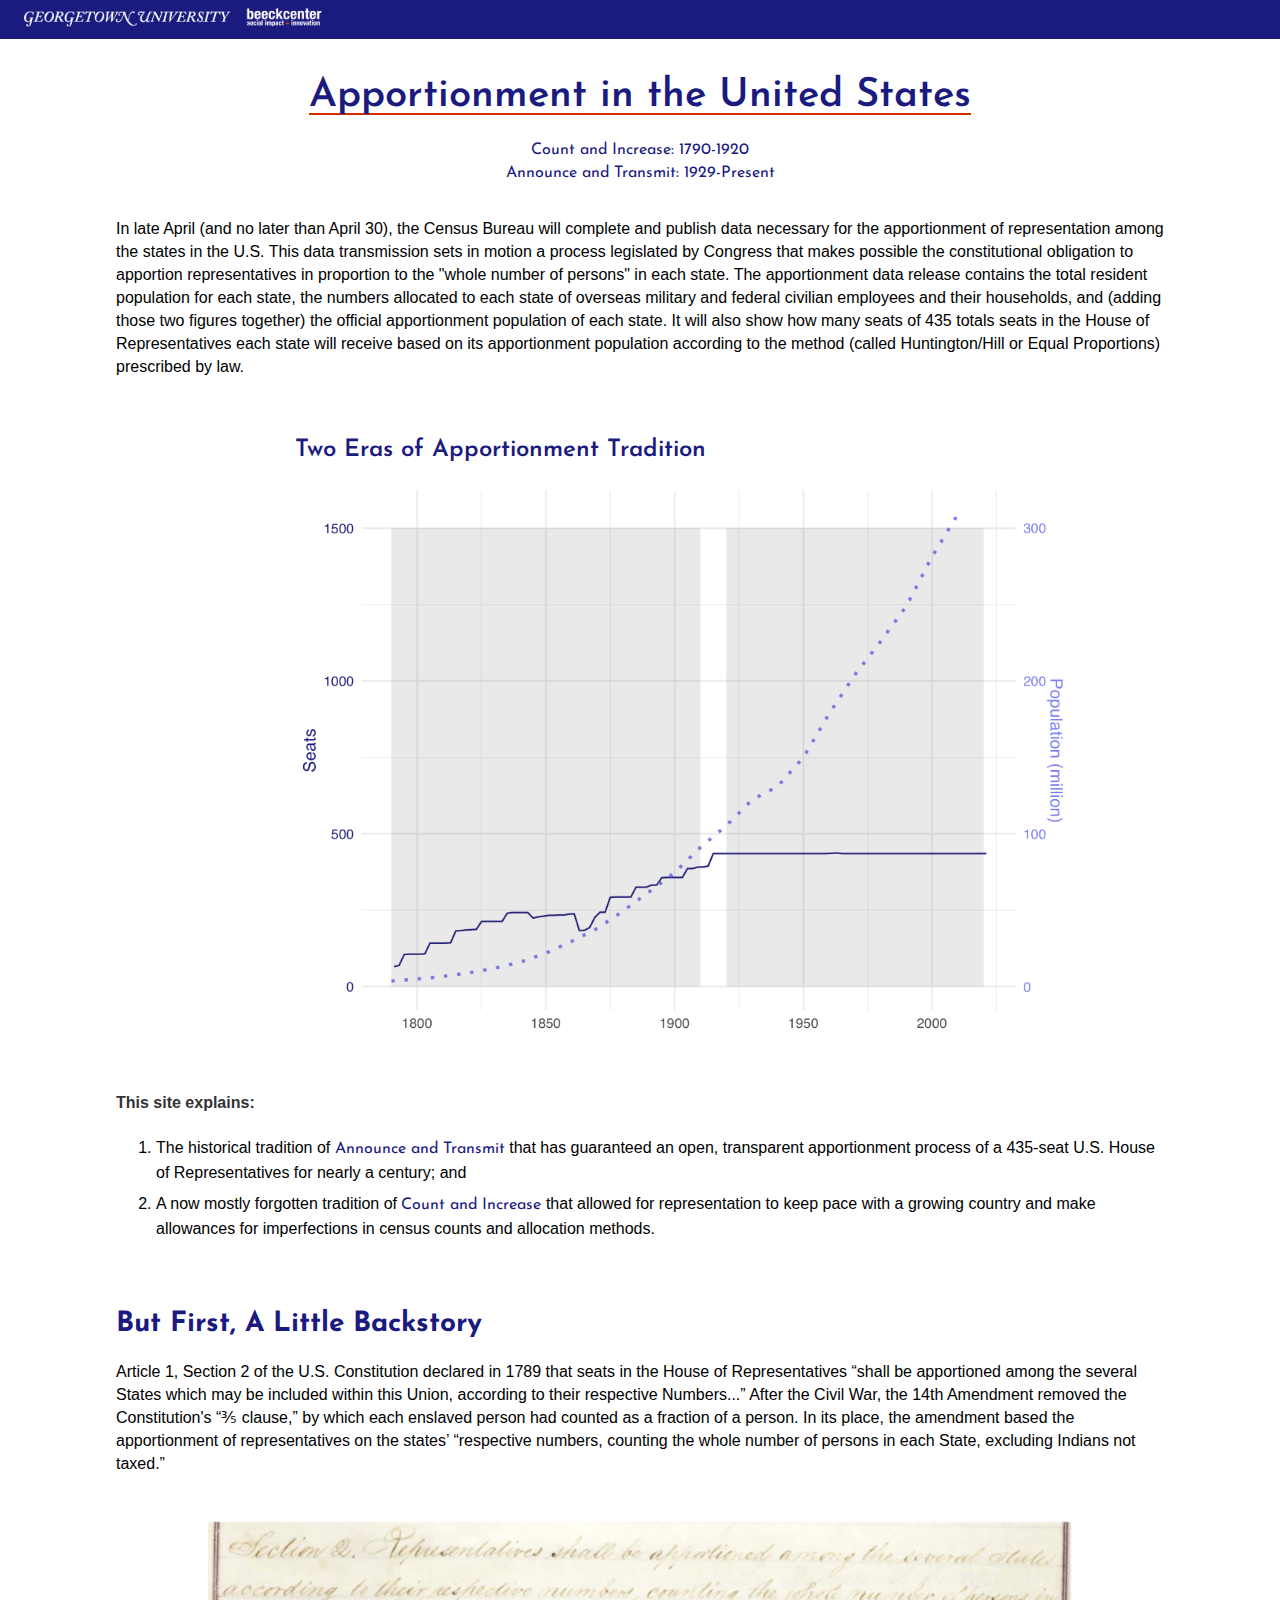
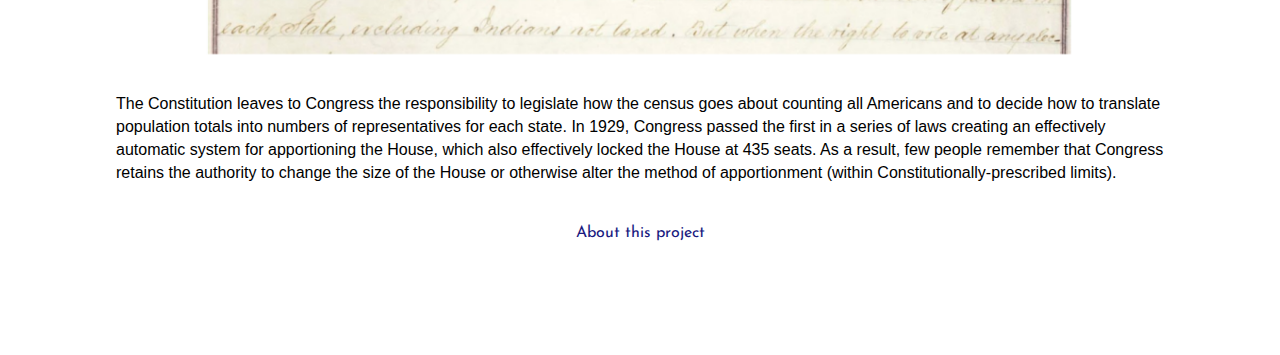
==== commit 3f29996b: "Completely Revamping the Site" ====
--- a/index.html
+++ b/index.html
@@ -1,6 +1,15 @@
 <!DOCTYPE html>
 <html>
 <head>
+  <!-- Global site tag (gtag.js) - Google Analytics -->
+<script async src="https://www.googletagmanager.com/gtag/js?id=G-238602QCZ1"></script>
+<script>
+  window.dataLayer = window.dataLayer || [];
+  function gtag(){dataLayer.push(arguments);}
+  gtag('js', new Date());
+
+  gtag('config', 'G-238602QCZ1');
+</script>
 <meta name="viewport" content="width=device-width, initial-scale=1">
 <meta property="og:title" content="Announce and Transmit: A Century of Congressional Apportionment">
 <meta property="og:description" content="A digital resource cataloguing crucial features of the last century of U.S. congressional apportionment">
@@ -15,526 +24,68 @@
 <link href="https://fonts.googleapis.com/css2?family=Abril+Fatface&display=swap" rel="stylesheet">
 </head>
 <body>
-  <header>
-    <h1>Announce and Transmit </h1>
-      <h4>A Century of Congressional Apportionment</h4>
-    <nav>
-        <a href = "index.html" class = "selected">Announce and Transmit</a>
+<header>
+  <a href="index.html" class="selected"><h1>Apportionment in the United States</h1></a>
+  <br />
+  <nav>
+      <a href = "countandincrease.html">Count and Increase: 1790-1920</a>
+      <a href = "announceAndTransmit.html">Announce and Transmit: 1929-Present</a>
+  </nav>
+</header>
 
-        <a href = "enduringTradition.html">An Enduring Tradition</a>
+<div class="sticky">
+  <div class = "logo">
+    <img src="logo_group.png"/>
+  </div>
+  <div class = "logo_small">
+    <img src="logo_small.png"/>
+  </div>
+</div>
 
-        <a href = "primarysources.html">Primary Sources</a>
+<section class="apportionmentUS">
+<div class ="introText">
+  <p>
+    In late April (and no later than April 30), the Census Bureau will complete and publish data necessary for the apportionment of representation among the states in the U.S. This data transmission sets in motion a process legislated by Congress that makes possible the constitutional obligation to apportion representatives in proportion to the "whole number of persons" in each state. The apportionment data release contains the total resident population for each state, the numbers allocated to each state of overseas military and federal civilian employees and their households, and (adding those two figures together) the official apportionment population of each state. It will also show how many seats of 435 totals seats in the House of Representatives each state will receive based on its apportionment population according to the method (called Huntington/Hill or Equal Proportions) prescribed by law.
+    </p>
+</div>
+<div class ="homeImage">
+  <h2>Two Eras of Apportionment Tradition</h2>
+  <img src = "countAndIncrease/pop-seats-historical.png" width="100%" height="auto" />
+</div>
+<div class ="introText">
+<h4>This site explains:</h4>
+<ol>
+  <li>
+    The historical tradition of <a href ="announceAndTransmit.html">Announce and Transmit</a> that has guaranteed an open, transparent apportionment process of a 435-seat U.S. House of Representatives for nearly a century; and
+    </li>
+    <li>
+    A now mostly forgotten tradition of <a href ="countAndIncrease.html">Count and Increase</a> that allowed for representation to keep pace with a growing country and make allowances for imperfections in census counts and allocation methods.
+    </li>
+  </ol>
 
-    </nav>
-  </header>
+  </div>
+</section>
 
-  <div class="sticky">
-    <div class = "logo">
-      <img src="logo_group.png"/>
-    </div>
-    <div class = "logo_small">
-      <img src="logo_small.png"/>
-    </div>
+<section class="enduringTradition">
+  <h3>But First, A Little Backstory</h3>
+  <p>
+     Article 1, Section 2 of the U.S. Constitution declared in 1789 that seats in the House of Representatives “shall be apportioned among the several States which may be included within this Union, according to their respective Numbers...” After the Civil War, the 14th Amendment removed the Constitution's “⅗ clause,” by which each enslaved person had counted as a fraction of a person. In its place, the amendment based the apportionment of representatives on the states’ “respective numbers, counting the whole number of persons in each State, excluding Indians not taxed.”
+  </p>
+  <div class="constitutionScreenshot">
+    <img src = "CensusWeb2/enduringTradition/section2.png" width="100%" height="auto" />
   </div>
+  <p>
+    The Constitution leaves to Congress the responsibility to legislate how the census goes about counting all Americans and to decide how to translate population totals into numbers of representatives for each state. In 1929, Congress passed the first in a series of laws creating an effectively automatic system for apportioning the House, which also effectively locked the House at 435 seats. As a result, few people remember that Congress retains the authority to change the size of the House or otherwise alter the method of apportionment (within Constitutionally-prescribed limits).
+  </p>
+</section>
 
 
-<div class ="pillars">
-<p>
-  Once the 2020 census has been completed, the Census Bureau and the Department of Commerce will be expected to ANNOUNCE the total populations of each state and the number of representatives each state is due in the next House of Representatives. The President will then TRANSMIT that packet of figures to Congress, as governed by <a style ="text-decoration: none;" href= "https://www.law.cornell.edu/uscode/text/2/2a">2 U.S. Code § 2a</a>. This website explains the historical precedents governing this tradition of ANNOUNCE and TRANSMIT.
-</p>
-  <p>
-  These are the central pillars of the “announce and transmit” tradition:
-  <ul>
-    <li>
-      Since 1950, the public announcement of the apportionment numbers has always occurred on the same day as the transmittal of the numbers to the President.
-    </li>
-    <li>
-      For the last 50 years, the announcement has taken place in a press briefing, typically at the National Press Club or Department of Commerce.
-    </li>
-    <li>
-      In recent history, the White House has transmitted the numbers to Congress within 1 day of its reconvening.
-    </li>
-    <li>
-      In the last 9 decades, the apportionment process has been overseen by 4 Republican and 5 Democratic administrations. All announced the numbers to the public and met the statutory deadlines for transmitting the data to the President and then to Congress.
-    </li>
-  </ul>
+<div class="footer">
 
-  </div>
-
-  </p>
-<div class="announceAndTransmit">
-    <h2>Announce</h2>
-    <p>
-      Every 10 years, the U.S. Census Bureau counts each person in the United States, fulfilling a duty inscribed by the founders in the Constitution of the United States.
-
-      For nearly a century now, the Census Bureau and the Department of Commerce have followed the count by publicly ANNOUNCING the total numbers of persons in each state and the number of representatives each state will have in the next decade's House of Representatives.
-    </p>
-
-    <div class="slideshow">
-
-      <img class="mySlides" src="announcement_photos/1940-announce-800-900.jpg" height="auto" width = "100%">
-      <img class="mySlides" src="announcement_photos/1950-announce-800-900.jpg" height="auto" width = "100%">
-      <img class="mySlides" src="announcement_photos/1950a-announce-800-900.jpg" height="auto" width = "100%">
-      <img class="mySlides" src="announcement_photos/1960-announce-800-900.jpg" height="auto" width = "100%">
-      <img class="mySlides" src="announcement_photos/1970-announce-800-900.jpg" height="auto" width = "100%">
-      <img class="mySlides" src="announcement_photos/1970b-announce-800-900.jpg" height="auto" width = "100%">
-      <img class="mySlides" src="announcement_photos/1980-announce-800-900.jpg" height="auto" width = "100%">
-      <img class="mySlides" src="announcement_photos/1990-announce-800-900.jpg" height="auto" width = "100%">
-      <img class="mySlides" src="announcement_photos/2000-announce-800-900.jpg" height="auto" width = "100%">
-      <img class="mySlides" src="announcement_photos/2010-announce-800-900.jpg" height="auto" width = "100%">
-      <img class="mySlides" src="announcement_photos/2020-announce-800-900.jpg" height="auto" width = "100%">
-
-<!-- SLIDESHOW BUTTONS ################################
-      <button class="w3-button w3-black w3-display-left" onclick="plusDivs(-1)">&#10094;</button>
-      <button class="w3-button w3-black w3-display-right" onclick="plusDivs(1)">&#10095;</button>
-############################### -->
-
-      <script>
-      var myIndex = 0;
-      carousel();
-
-      function carousel() {
-        var i;
-        var x = document.getElementsByClassName("mySlides");
-        for (i = 0; i < x.length; i++) {
-          x[i].style.display = "none";
-        }
-        myIndex++;
-        if (myIndex > x.length) {myIndex = 1}
-        x[myIndex-1].style.display = "block";
-        setTimeout(carousel, 2000); // Change image every 2 seconds
-      }
-      </script>
-    </div>
-    <h2>Transmit</h2>
-    <p>
-      The Census Bureau and Department of Commerce also TRANSMIT that packet of numbers through the President to Congress according to deadlines fixed in law by Congress.
-    </p>
+    <a href="about.html">About this project</a>
 
 </div>
 
-<!-- TIMELINE ################################ ############################### -->
+</body>
 
-<div class="wrapper">
-  <div class="one">
-    <img src ="CensusWeb2/numbers/2010-numbers.png" max-height ="66px" width ="100%"/>
-  </div>
-  <div class="two">
-    <figure>
-    <img src="Headshots/2010/obama-portrait-sm.jpg" alt="Headshot of Barack Obama" style="width:100%; border-radius: 50%;">
-    <figcaption>President <br /> Barack Obama</figcaption>
-  </figure>
-  </div>
-  <div class="three">
-    <figure>
-    <img src="Headshots/2010/Gary_Locke_official_portrait.jpg" alt="Headshot of Gary Locke" style="width:100%; border-radius: 50%;">
-    <figcaption>Secretary of Commerce <br /> Gary Locke</figcaption>
-  </figure>
-  </div>
-  <div class="four"><figure>
-  <img src="Headshots/2010/Robert_Groves,_official_Census_photo_portrait-2.jpg" alt="Headshot of Robert Groves" style="width:100%; border-radius: 50%;" >
-  <figcaption>Director of the Census Bureau <br /> Robert Groves</figcaption>
-  </figure>
-  </div>
-  <div class="five"><img src = "CensusWeb2/icons/announcement.png" /></div>
-  <div class="six"><h2>Dec. 21, 2010</h2>
-    <h2>Transmission to President and Release to Public</h2>
-    <p>
-      Commerce Secretary Locke transmitted the apportionment numbers to President Obama. At 11am, Secretary Locke, Deputy Secretary Blank, and Census Bureau Director Groves released the first set of 2010 Census numbers — the resident population and Congressional apportionment totals for each state — during a news briefing at the National Press Club.
-    </p></div>
-  <div class="eight"><img src = "CensusWeb2/icons/government.png" /></div>
-  <div class="nine"><h2>Jan. 5, 2011</h2>
-    <h2>Transmission to Congress</h2>
-    <p>
-      President Obama (D) transmitted the apportionment numbers to Congress.
-    </p></div>
-  <div class="eleven"><img src = "CensusWeb2/icons/unitedstates.png"/></div>
-  <div class="twelve"><h2>Jan. 12, 2011</h2>
-    <h2>Transmission to the Governors</h2>
-      <p>
-        The Clerk of the U.S. House of Representatives sent a certificate to the governor of each state, indicating the number of representatives apportioned in the next Congress.
-      </p></div>
-</div>
-
-<div class="wrapper">
-  <div class="one">
-    <img src ="CensusWeb2/numbers/2000-numbers.png"  width ="100%"/>
-  </div>
-  <div class="two">
-    <figure>
-    <img src="Headshots/2000/Clinton.jpg" alt="Headshot of Bill Clinton" style="width:100%; border-radius:50%;">
-    <figcaption>President <br /> Bill Clinton</figcaption>
-  </figure>
-  </div>
-  <div class="three">
-    <figure>
-    <img src="Headshots/2000/463px-Norman_Mineta,_official_portrait,_DOT.jpg" alt="Headshot of Norman Mineta" style="width:100%; border-radius: 50%;">
-    <figcaption>Secretary of Commerce <br /> Norman Mineta</figcaption>
-  </figure>
-  </div>
-  <div class="four"><figure>
-  <img src="Headshots/2000/Prewitt.jpg" alt="Headshot of Kenneth Prewitt" style="width:100%; border-radius: 50%;">
-  <figcaption>Director of the Census Bureau <br /> Kenneth Prewitt</figcaption>
-  </figure>
-  </div>
-  <div class="five"><img src = "CensusWeb2/icons/announcement.png" max-height = "100%" max-width="100%" /></div>
-  <div class="six"><h2>Dec. 28, 2000</h2>
-    <h2>Transmission to President and Release to Public</h2>
-    <p>
-      Commerce Secretary Mineta, Under Secretary Shapiro, and Census Bureau Director Prewitt transmitted the apportionment counts to President Clinton, and then released the first set of 2000 Census numbers — the resident population and Congressional apportionment totals for each state — during an 11 a.m. news briefing at the National Press Club.
-    </p>
-  </div>
-
-  <div class="eight"><img src = "CensusWeb2/icons/government.png" /></div>
-  <div class="nine"><h2>Jan. 4, 2001</h2>
-    <h2>Transmission to Congress</h2>
-    <p>
-President Clinton (D) transmitted the apportionment numbers to Congress.
-    </p>
-  </div>
-  <div class="eleven"><img src = "CensusWeb2/icons/unitedstates.png"/></div>
-  <div class="twelve"><h2>Jan. 2001</h2>
-
-    <h2>Transmission to the Governors</h2>
-      <p>
-        The Clerk of the U.S. House of Representatives sent a certificate to the governor of each state, indicating the number of representatives apportioned in the next Congress.
-      </p>
-  </div>
-</div>
-
-<div class="wrapper">
-  <div class="one">
-    <img src ="CensusWeb2/numbers/1990-numbers.png" max-height ="66px" width ="100%"/>
-  </div>
-  <div class="two">
-    <figure>
-    <img src="Headshots/1990/georgehwbush.jpg" alt="Headshot of George H.W. Bush" style="width:100%; border-radius:50%;">
-    <figcaption>President <br />George H.W. Bush</figcaption>
-  </figure>
-  </div>
-  <div class="three">
-    <figure>
-    <img src="Headshots/1990/robert_mosbacher.jpg" alt="Headshot of Robert Mosbacher" style="width:100%; border-radius: 50%;">
-    <figcaption>Secretary of Commerce <br />Robert Mosbacher</figcaption>
-  </figure>
-  </div>
-  <div class="four"><figure>
-  <img src="Headshots/1990/barbara_everitt_bryant-2.jpg" alt="Headshot of Barbara Everitt Bryant" style="width:100%; border-radius: 50%;">
-  <figcaption>Director of the Census Bureau <br /> Barbara Everitt Bryant</figcaption>
-  </figure>
-  </div>
-  <div class="five"><img src = "CensusWeb2/icons/announcement.png" /></div>
-  <div class="six"><h2>Dec. 26, 1990 </h2>
-    <h2>Transmission to President and Release to Public</h2>
-    <p>
-Commerce Secretary Mosbacher transmitted the apportionment numbers to President Bush, and then Under Secretary Darby and Director Bryant announced the apportionment numbers during a press briefing held at the Department of Commerce.
-    </p>
-  </div>
-  <div class="eight"><img src = "CensusWeb2/icons/government.png" /></div>
-  <div class="nine"><h2>Jan. 7, 1991</h2>
-    <h2>Transmission to Congress</h2>
-    <p>
-President Bush (R) transmitted the apportionment numbers to Congress. The transmission letter included a caveat stating, “The population counts set forth herein are subject to possible correction for undercount or overcount. The Department of Commerce is considering whether to correct these counts and will publish corrected counts, if any, not later than July 15, 1991
-    </p>
-  </div>
-  <div class="eleven"><img src = "CensusWeb2/icons/unitedstates.png"/></div>
-  <div class="twelve"><h2>January 1990</h2>
-
-
-    <h2>Transmission to the Governors</h2>
-      <p>
-        The Clerk of the U.S. House of Representatives sent a certificate to the governor of each state, indicating the number of representatives apportioned in the next Congress.
-      </p>
-
-    </div>
-</div>
-
-<div class="wrapper">
-  <div class="one">
-    <img src ="CensusWeb2/numbers/1980-numbers.png" max-height ="66px" width ="100%"/>
-  </div>
-  <div class="two">
-    <figure>
-    <img src="Headshots/1980/jimmyCarter.jpg" alt="Headshot of Jimmy Carter" style="width:100%; border-radius:50%;">
-    <figcaption>President <br /> Jimmy Carter</figcaption>
-  </figure>
-  </div>
-  <div class="three">
-    <figure>
-    <img src="Headshots/1980/philipKlutznick.jpg" alt="Headshot of Philip Klutznick" style="width:100%; border-radius: 50%;">
-    <figcaption>Secretary of Commerce <br /> Philip Klutznick</figcaption>
-  </figure>
-  </div>
-  <div class="four"><figure>
-  <img src="Headshots/1980/v_p_barabba.jpg" alt="Headshot of Vincent Barabba" style="width:100%; border-radius: 50%;">
-  <figcaption>Director of the Census Bureau <br /> Vincent Barabba</figcaption>
-  </figure>
-  </div>
-  <div class="five"><img src = "CensusWeb2/icons/announcement.png" /></div>
-  <div class="six"><h2>Dec. 31, 1980</h2>
-    <h2>Transmission to President and Release to Public</h2>
-    <p>
-      The Census Bureau officially certified the 1980 population count of the states and reported the apportionment numbers to President Carter only hours before the legal deadline. The Census Bureau then held a ceremony at the Department of Commerce and released the final national population count as well as state-by-state population counts.
-    </p>
-  </div>
-  <div class="eight"><img src = "CensusWeb2/icons/government.png" /></div>
-  <div class="nine"><h2>Jan. 7, 1981</h2>
-
-    <h2>Transmission to Congress</h2>
-    <p>
-      President Carter (D) transmitted the apportionment numbers to Congress.
-    </p>
-  </div>
-  <div class="eleven"><img src = "CensusWeb2/icons/unitedstates.png"/></div>
-  <div class="twelve"><h2>Jan. 1981</h2>
-
-    <h2>Transmission to the Governors</h2>
-      <p>
-        The Clerk of the U.S. House of Representatives sent a certificate to the governor of each s
-      </p>
-
-  </div>
-</div>
-
-<div class="wrapper">
-  <div class="one">
-    <img src ="CensusWeb2/numbers/1970-numbers.png" width="100%" height="auto"/>
-  </div>
-  <div class="two">
-    <figure>
-    <img src="Headshots/1970/richardNixon.jpg" alt="Headshot of Richard Nixon" style="width:100%; border-radius:50%;">
-    <figcaption>President <br /> Richard Nixon</figcaption>
-  </figure>
-  </div>
-  <div class="three">
-    <figure>
-    <img src="Headshots/1970/447px-Maurice_Stans.jpg" alt="Headshot of Maurice Stans" style="width:100%; border-radius: 50%;">
-    <figcaption>Secretary of Commerce <br /> Maurice Stans</figcaption>
-  </figure>
-  </div>
-  <div class="four"><figure>
-  <img src="Headshots/1970/GeorgeHayBrown.jpg" alt="Headshot of George Hay Brown" style="width:100%; border-radius: 50%;">
-  <figcaption>Director of the Census Bureau <br /> George Hay Brown</figcaption>
-  </figure>
-  </div>
-  <div class="five"><img src = "CensusWeb2/icons/announcement.png" /></div>
-  <div class="six"><h2>Nov. 30, 1970</h2>
-    <h2>Transmission to President and Release to Public</h2>
-    <p>
-      Commerce Secretary Stans transmitted the apportionment numbers to President Nixon, and a formal ceremony took place at the White House in which Secretary Stans and Director Brown presented the results of the 1970 census to President Nixon.
-    </p>
-  </div>
-  <div class="eight"><img src = "CensusWeb2/icons/government.png" /></div>
-  <div class="nine"><h2>Jan. 27, 1971</h2>
-
-    <h2>Transmission to Congress</h2>
-    <p>
-      President Nixon (R) transmitted the apportionment numbers to Congress.
-    </p>
-  </div>
-  <div class="eleven"><img src = "CensusWeb2/icons/unitedstates.png"/></div>
-  <div class="twelve"> <h2>February 2, 1971</h2>
-
-    <h2>Transmission to the Governors</h2>
-      <p>
-        The Clerk of the U.S. House of Representatives sent a certificate to the governor of each state, indicating the number of representatives apportioned in the next Congress.
-            </p>
-  </div>
-</div>
-
-<div class="wrapper">
-  <div class="one">
-    <img src ="CensusWeb2/numbers/1960-numbers.png" max-height ="66px" width ="100%"/>
-  </div>
-  <div class="two">
-    <figure>
-    <img src="Headshots/1960/Dwight_D._Eisenhower_-_NARA_-_531434.jpg" alt="Headshot of Dwight D. Eisenhower" style="width:100%; border-radius:50%;">
-    <figcaption>President <br /> Dwight D. Eisenhower</figcaption>
-  </figure>
-  </div>
-  <div class="three">
-    <figure>
-    <img src="Headshots/1960/444px-Frederick_Henry_Mueller_pers0162.jpg" alt="Frederick H. Mueller" style="width:100%; border-radius: 50%;">
-    <figcaption>Secretary of Commerce <br /> Frederick H. Mueller</figcaption>
-  </figure>
-  </div>
-  <div class="four"><figure>
-  <img src="Headshots/1960/r_w_burgess.jpg" alt="Headshot of Robert Burgess" style="width:100%; border-radius: 50%;">
-  <figcaption>Director of the Census Bureau <br /> Robert Burgess</figcaption>
-  </figure>
-  </div>
-  <div class="five"><img src = "CensusWeb2/icons/announcement.png" /></div>
-  <div class="six"><h2>Nov. 15, 1960</h2>
-    <h2>Transmission to President and Release to Public</h2>
-    <p>
-Commerce Secretary Mueller transmitted the apportionment numbers to President Eisenhower, and the Commerce Department released a press statement at noon announcing the official results of the 1960 census and apportionment numbers for each state.
-    </p>
-
-  </div>
-  <div class="eight"><img src = "CensusWeb2/icons/government.png" /></div>
-  <div class="nine"><h2>Jan. 10, 1961</h2>
-
-    <h2>Transmission to Congress</h2>
-    <p>
-President Eisenhower (R) transmitted the apportionment numbers to Congress.
-    </p>
-  </div>
-  <div class="eleven"><img src = "CensusWeb2/icons/unitedstates.png"/></div>
-  <div class="twelve"><h2>Jan. 1961</h2>
-
-    <h2>Transmission to the Governors</h2>
-      <p>
-        The Clerk of the U.S. House of Representatives sent a certificate to the governor of each state, indicating the number of representatives apportioned in the next Congress.
-      </p>
-  </div>
-</div>
-
-<div class="wrapper">
-  <div class="one">
-    <img src ="CensusWeb2/numbers/1950-numbers.png" max-height ="66px" width ="100%"/>
-  </div>
-  <div class="two">
-    <figure>
-    <img src="Headshots/1950/Harry_S_Truman,_bw_half-length_photo_portrait,_facing_front,_1945-crop.jpg" alt="Headshot of Harry S. Truman" style="width:100%; border-radius:50%;">
-    <figcaption>President <br /> Harry S. Truman</figcaption>
-  </figure>
-  </div>
-  <div class="three">
-    <figure>
-    <img src="Headshots/1950/CharlesSawyer.jpg" alt="Headshot of Charles Sawyer" style="width:100%; border-radius: 50%;">
-    <figcaption>Secretary of Commerce <br /> Charles Sawyer</figcaption>
-  </figure>
-  </div>
-  <div class="four"><figure>
-  <img src="Headshots/1950/r_v_peel.jpg" alt="Roy Victor Peel" style="width:100%; border-radius: 50%;">
-  <figcaption>Director of the Census Bureau <br /> Roy Victor Peel</figcaption>
-  </figure>
-  </div>
-  <div class="five"><img src = "CensusWeb2/icons/announcement.png" /></div>
-  <div class="six"><h2>Nov. 2, 1950</h2>
-    <h2>Transmission to President and Release to Public</h2>
-    <p>
-Secretary Sawyer, along with Director Peel and Deputy Director Eckler, delivered the apportionment numbers to President Truman at 11:30 a.m. and the Department of Commerce announced the apportionment numbers.
-    </p>
-
-  </div>
-  <div class="eight"><img src = "CensusWeb2/icons/government.png" /></div>
-  <div class="nine"><h2>Jan. 9, 1951</h2>
-
-    <h2>Transmission to Congress</h2>
-    <p>
-      President Truman (D) transmitted the apportionment numbers to Congress.
-    </p>
-  </div>
-  <div class="eleven"><img src = "CensusWeb2/icons/unitedstates.png"/></div>
-  <div class="twelve"><h2>Jan. 1951</h2>
-
-    <h2>Transmission to the Governors</h2>
-      <p>
-        The Clerk of the U.S. House of Representatives sent a certificate to the governor of each state, indicating the number of representatives apportioned in the next Congress.
-      </p>
-  </div>
-</div>
-
-<div class="wrapper">
-  <div class="one">
-    <img src ="CensusWeb2/numbers/1940-numbers.png" max-height ="66px" width ="100%"/>
-  </div>
-  <div class="two">
-    <figure>
-    <img src="Headshots/1940/franklin-d-roosevelt-portrait.jpg" alt="Headshot of Franklin D. Roosevelt" style="width:100%; border-radius:50%;">
-    <figcaption>President <br /> Franklin D. Roosevelt</figcaption>
-  </figure>
-  </div>
-  <div class="three">
-    <figure>
-    <img src="Headshots/1940/480px-JONES,_JESSE_H.,_HONORABLE_LCCN2016860069.jpg" alt="Headshot of Jesse H. Jones" style="width:100%; border-radius: 50%;">
-    <figcaption>Secretary of Commerce <br /> Jesse H. Jones</figcaption>
-  </figure>
-  </div>
-  <div class="four"><figure>
-  <img src="Headshots/1940/william_lane_austin.jpg" alt="Headshot of William Austin" style="width:100%; border-radius: 50%;">
-  <figcaption>Director of the Census Bureau <br /> William Austin</figcaption>
-  </figure>
-  </div>
-  <div class="five"><img src = "CensusWeb2/icons/announcement.png" /></div>
-  <div class="six"><h2>Nov. 29, 1940 </h2>
-    <h2>Transmission to President and Release to Public</h2>
-    <p>
-      Secretary of Commerce Jesse Jones transmitted apportionment numbers to President Roosevelt on November 29. The Census Bureau then released full figures for the morning papers on December 4.
-    </p>
-  </div>
-  <div class="eight"><img src = "CensusWeb2/icons/government.png" /></div>
-  <div class="nine"><h2>Jan. 8, 1941</h2>
-
-    <h2>Transmission to Congress</h2>
-    <p>
-      President Roosevelt (D) transmitted the apportionment numbers to Congress. Two sets of numbers were transmitted. One used the method known as the method of major fractions, which was the method used in the last preceding apportionment, and the other used the method of equal proportions.     </p>
-  </div>
-  <div class="eleven"><img src = "CensusWeb2/icons/unitedstates.png"/></div>
-  <div class="twelve"><h2>Jan. 1941</h2>
-
-    <h2>Transmission to the Governors</h2>
-    <p>
-      The Clerk of the U.S. House of Representatives sent a certificate to the governor of each state, indicating the number of representatives apportioned in the next Congress.
-    </p>
-  </div>
-</div>
-
-<div class="wrapper">
-  <div class="one">
-    <img src ="CensusWeb2/numbers/1930--numbers.png" max-height ="66px" width ="100%"/>
-  </div>
-  <div class="two">
-    <figure>
-    <img src="Headshots/1930/450px-President_Hoover_portrait.jpg" alt="Headshot of Herbert Hoover" style="width:100%; border-radius:50%;">
-    <figcaption>President <br /> Herbert Hoover</figcaption>
-  </figure>
-  </div>
-  <div class="three">
-    <figure>
-    <img src="Headshots/1930/443px-RobertPattersonLamont.jpg" alt="Headshot of Robert P. Lamont" style="width:100%; border-radius: 50%;">
-    <figcaption>Secretary of Commerce <br /> Robert P. Lamont</figcaption>
-  </figure>
-  </div>
-  <div class="four"><figure>
-  <img src="Headshots/1930/william_mott_steuart.jpg" alt="Headshot of William Steuart" style="width:100%; border-radius: 50%;">
-  <figcaption>Director of the Census Bureau <br /> William Steuart</figcaption>
-  </figure>
-  </div>
-  <div class="five"><img src = "CensusWeb2/icons/announcement.png" /></div>
-  <div class="six"><h2>Nov. 18, 1930</h2>
-    <h2>Release to Public</h2>
-    <p>
-      One day after receiving the apportionment numbers from Commerce Secretary Lamont, President Hoover announced the reapportionment figures during a news conference, stating that "The Census [Bureau] has furnished me with the conclusions on the subject, and I will give them to you. I will not attempt to read the results."
-    </p>
-  </div>
-  <div class="eight"><img src = "CensusWeb2/icons/government.png" /></div>
-  <div class="nine"><h2>Dec. 4, 1930</h2>
-
-    <h2>Transmission to Congress</h2>
-    <p>
-      President Hoover (R) transmitted the apportionment numbers to Congress. The transmission included the apportionment numbers as calculated by both the method of major fractions, which was the method used in the last preceding apportionment, and by the method of equal proportions.
-
-    </p>
-  </div>
-  <div class="eleven"><img src = "CensusWeb2/icons/unitedstates.png"/></div>
-  <div class="twelve"><h2>Dec. 1930 or Jan. 1931</h2>
-
-    <h2>Transmission to the Governors</h2>
-    <p>
-      The Clerk of the U.S. House of Representatives sent a certificate to each state, indicating the number of representatives apportioned in the next Congress. The Reapportionment Act of 1929 says "It shall be the duty of the Clerk of the last House State executives by the of Representatives forthwith to send to the executive of each State a certificate of the number of Representatives to which such State is entitled under this section." However, there was no set time frame given for this transmission until Public Law 76-481 in 1940.
-    </p>
-  </div>
-</div>
-
-
-  <div class="footer">
-
-      <a href="about.html">About this project</a>
-
-  </div>
-
-
-</body>
 </html>
--- a/styles2.css
+++ b/styles2.css
@@ -55,6 +55,7 @@
   font-family: 'Josefin Sans', sans-serif;
   font-size: 28px;
   color: #1A1A7F;
+  margin-bottom:0;
 
 }
 
@@ -80,6 +81,21 @@
 
 }
 
+strong {
+  font-family: 'Josefin Sans', sans-serif;
+  font-style: normal;
+  font-weight: bold;
+  font-size: 18px;
+  color: #1A1A7F;
+  text-decoration: none;
+}
+
+nav{
+  display: flex;
+  flex-direction: column;
+  align-items:center;
+  justify-content: center;
+}
 
 nav a{
   /*text-transform: uppercase;*/
@@ -90,14 +106,24 @@
   line-height: 23px;
   color: #1A1A7F;
   text-decoration: none;
-  margin: 0 100px 0 0;
+  margin: 0 0 0 0;
   transition: color 0.5s;
 }
 
 a:hover, a.selected {
   color: #D42B00;
   border-bottom: 2px solid #D42B00;
-
+}
+
+a {
+  font-family: 'Josefin Sans', sans-serif;
+  font-style: normal;
+  font-weight: normal;
+  font-size: 16px;
+  line-height: 23px;
+  color: #1A1A7F;
+  text-decoration: none;
+  transition: color 0.5s;
 }
 
 div.sticky {
@@ -163,6 +189,33 @@
 }
 
 /*
+ ####################################### DROPDOWN #################################
+*/
+
+.dropdown {
+  position: relative;
+  display: inline-block;
+}
+
+.dropdown-content {
+  display: none;
+  position: absolute;
+  background-color: #f9f9f9;
+  min-width: 120px;
+  box-shadow: 0px 8px 16px 0px rgba(0,0,0,0.2);
+  padding: 0px;
+  z-index: 1;
+}
+.dropdown-content a{
+  padding: 5px 0px 0px 5px;
+}
+
+.dropdown:hover .dropdown-content {
+  display: block;
+}
+
+
+/*
  ####################################### ENDURING TRADITION PAGE #################################
 */
 
@@ -234,7 +287,7 @@
 
 
 div.wrapper{
-  margin:20px 0 80px 0;
+  margin:20px 0 20px 0;
 
   display: grid;
   grid-template-columns: repeat(12, 1fr);
@@ -334,6 +387,256 @@
   grid-column: 2/span 9;
 }
 
+/*
+ ####################################### COUNT AND INCREASE #################################
+*/
+
+section.countAndIncrease li{
+font-family: 'Helvetica', sans-serif;
+font-style: normal;
+font-weight: normal;
+font-size: 16px;
+line-height: 23px;
+color: #000000;
+padding-top: 0;
+}
+
+.countAndIncrease{
+  margin:20px 0 20px 0;
+
+  display: grid;
+  grid-template-columns: repeat(12, 1fr);
+  gap: 24px 24px;
+}
+
+section.countAndIncrease h2{
+  grid-column: 1/span 12;
+  text-align: left;
+  font-family: 'Josefin Sans', sans-serif;
+  font-size: 32px;
+  color: #1A1A7F;
+  margin: 5px 0 5px 0;
+}
+
+section.countAndIncrease p, h3, ol, ul, h4{
+  grid-column: 1/span 12;
+
+}
+
+section div.firstImg{
+  grid-column: 1/ span 5;
+
+}
+
+section div.secondImg{
+  grid-column: 7/span 5;
+
+}
+
+.constitutionScreenshot{
+  grid-column: 2/span 10;
+}
+
+section.countAndIncrease h4{
+  text-align: left;
+  font-family: 'Josefin Sans', sans-serif;
+  font-size: 12;
+  color: #1A1A7F;
+  margin: 0;
+}
+
+div.anomalousText{
+  grid-column: 1/span 12;
+}
+
+div.expansionary{
+  grid-column: 1/span 12;
+}
+
+.heatmap{
+  grid-column: 1/span 6;
+}
+
+/*
+ ####################################### COUNT AND INCREASE TABLE #################################
+*/
+
+*{
+    box-sizing: border-box;
+    -webkit-box-sizing: border-box;
+    -moz-box-sizing: border-box;
+}
+.table-wrapper body{
+    font-family: Helvetica;
+    -webkit-font-smoothing: antialiased;
+    background: rgba( 71, 147, 227, 1);
+}
+.table-wrapper h2{
+    text-align: center;
+    font-size: 18px;
+    text-transform: uppercase;
+    letter-spacing: 1px;
+    color: white;
+    padding: 30px 0;
+}
+.table-wrapper{
+  grid-column: 1/span 12;
+}
+/* Table Styles */
+
+.table-wrapper{
+    margin: 10px 70px 70px;
+    box-shadow: 0px 35px 50px rgba( 0, 0, 0, 0.2 );
+}
+
+.fl-table {
+    border-radius: 5px;
+    font-size: 12px;
+    font-weight: normal;
+    border: none;
+    border-collapse: collapse;
+    width: 100%;
+    max-width: 100%;
+    white-space: nowrap;
+    background-color: white;
+}
+
+.fl-table td, .fl-table th {
+    text-align: center;
+    padding: 8px;
+}
+
+.fl-table td {
+    border-right: 1px solid #f8f8f8;
+    font-size: 12px;
+}
+
+.fl-table thead th {
+    color: #ffffff;
+    background: #7C7CF4;
+}
+
+
+.fl-table thead th:nth-child(odd) {
+    color: #ffffff;
+    background: #1A1A7F;
+}
+
+.fl-table tr:nth-child(even) {
+    background: #F8F8F8;
+}
+
+/*
+ ####################################### Apportionement Home Page #################################
+*/
+
+.apportionmentUS{
+  margin:20px 0 20px 0;
+  display: grid;
+  grid-template-columns: repeat(12, 1fr);
+  gap: 24px 24px;
+}
+section.apportionmentUS p, h3, ol, ul, h4{
+  grid-column: 1/span 12;
+
+}
+
+section.apportionmentUS li{
+font-family: 'Helvetica', sans-serif;
+font-style: normal;
+font-weight: normal;
+font-size: 16px;
+line-height: 23px;
+color: #000000;
+padding-top: 0;
+}
+
+.introText{
+  grid-column: 1/span 12;
+}
+
+.introText a{
+  /*text-transform: uppercase;*/
+  font-family: 'Josefin Sans', sans-serif;
+  font-style: normal;
+  font-weight: normal;
+  font-size: 16px;
+  color: #1A1A7F;
+  text-decoration: none;
+  transition: color 0.5s;
+}
+
+.homeImage {
+  grid-column: 3/span 9;
+}
+
+
+/* ###################################### Responsive TABLE */
+
+@media (max-width: 767px) {
+    .fl-table {
+        display: block;
+        width: 100%;
+    }
+    .table-wrapper:before{
+        content: "Scroll horizontally >";
+        display: block;
+        text-align: right;
+        font-size: 11px;
+        color: white;
+        padding: 0 0 10px;
+    }
+    .fl-table thead, .fl-table tbody, .fl-table thead th {
+        display: block;
+    }
+    .fl-table thead th:last-child{
+        border-bottom: none;
+    }
+    .fl-table thead {
+        float: left;
+    }
+    .fl-table tbody {
+        width: auto;
+        position: relative;
+        overflow-x: auto;
+    }
+    .fl-table td, .fl-table th {
+        padding: 20px .625em .625em .625em;
+        height: 60px;
+        vertical-align: middle;
+        box-sizing: border-box;
+        overflow-x: hidden;
+        overflow-y: auto;
+        width: 120px;
+        font-size: 13px;
+        text-overflow: ellipsis;
+    }
+    .fl-table thead th {
+        text-align: left;
+        border-bottom: 1px solid #f7f7f9;
+    }
+    .fl-table tbody tr {
+        display: table-cell;
+    }
+    .fl-table tbody tr:nth-child(odd) {
+        background: none;
+    }
+    .fl-table tr:nth-child(even) {
+        background: transparent;
+    }
+    .fl-table tr td:nth-child(odd) {
+        background: #F8F8F8;
+        border-right: 1px solid #E6E4E4;
+    }
+    .fl-table tr td:nth-child(even) {
+        border-right: 1px solid #E6E4E4;
+    }
+    .fl-table tbody td {
+        display: block;
+        text-align: center;
+    }
+}
+
 
 /*
  ####################################### CSS for the Primary Sources interaction #################################
@@ -369,7 +672,7 @@
 }
 
 .accordion {
-  margin-bottom: 1em;
+  margin-bottom: 3em;
 }
 
 .accordion > input[type="checkbox"]:checked ~ .content {
@@ -469,6 +772,7 @@
 }
 
 
+
 /*
  ####################################### RESPONSIVENESS #################################
 */
@@ -658,7 +962,4 @@
   h1{
     line-height: 1;
   }
-
-
-
-}
+}
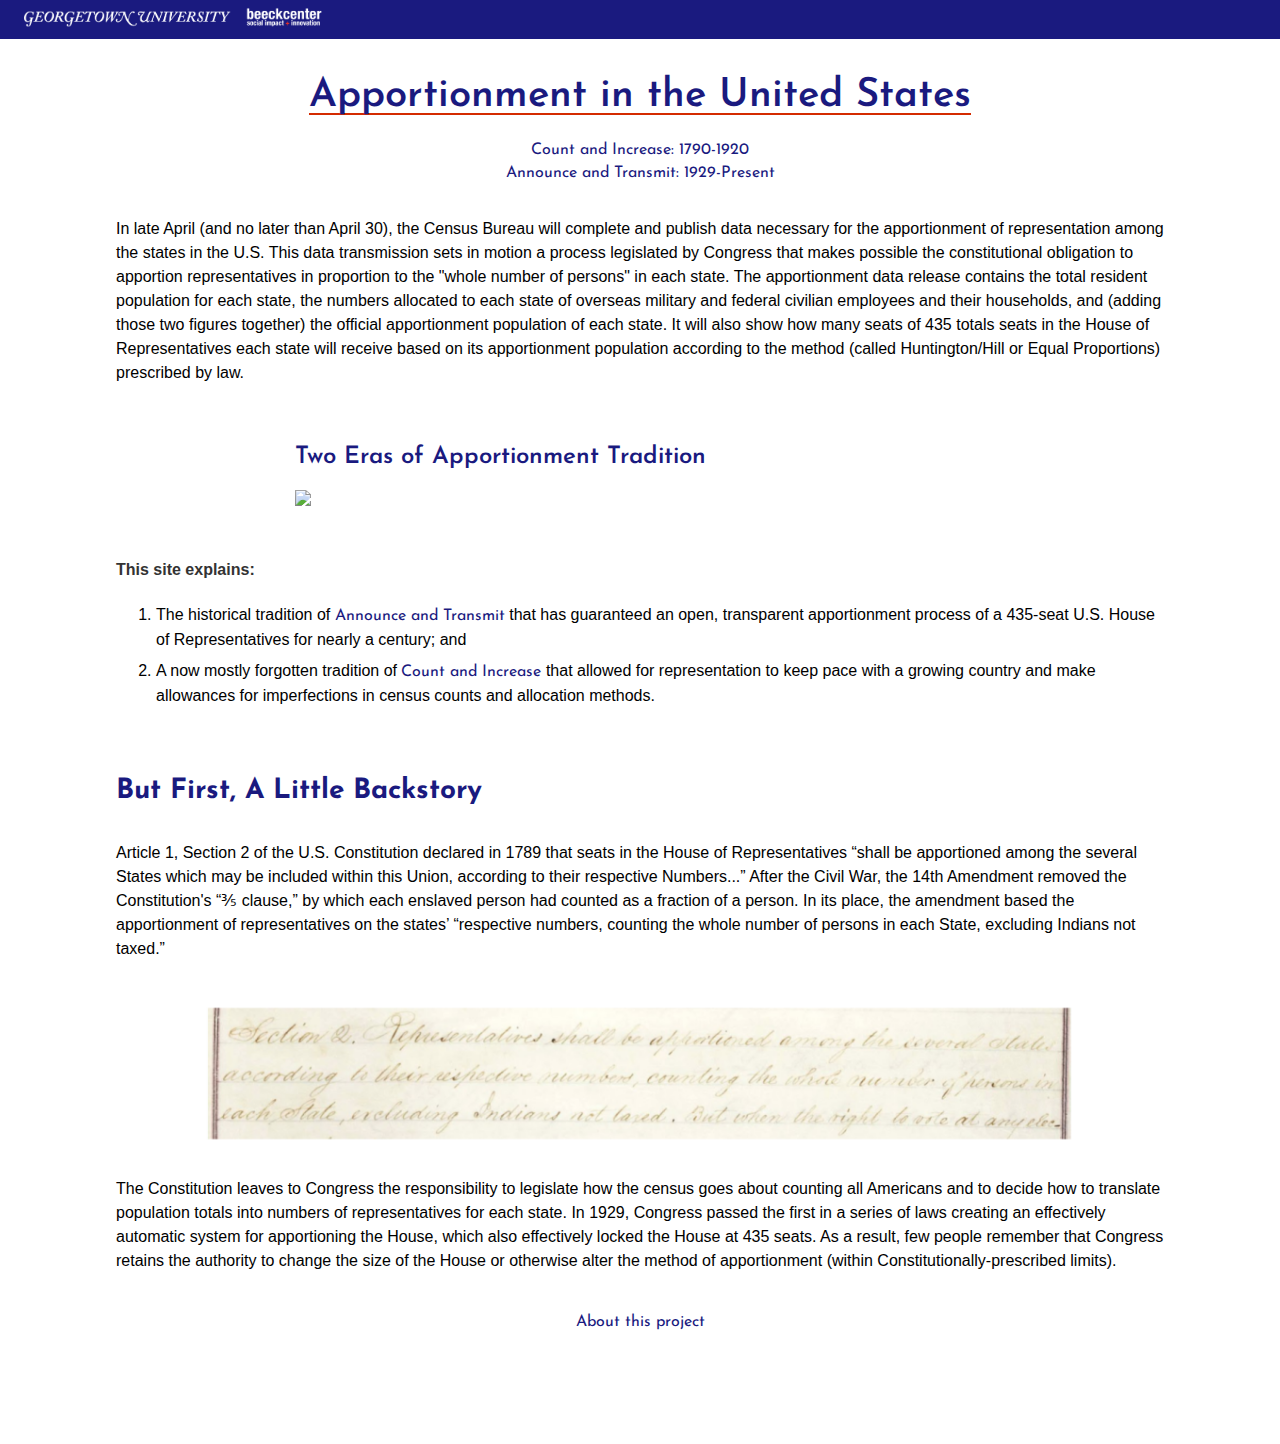
==== commit a571de39: "Changed case of CountAndIncrease" ====
--- a/index.html
+++ b/index.html
@@ -13,11 +13,11 @@
 <meta name="viewport" content="width=device-width, initial-scale=1">
 <meta property="og:title" content="Announce and Transmit: A Century of Congressional Apportionment">
 <meta property="og:description" content="A digital resource cataloguing crucial features of the last century of U.S. congressional apportionment">
-<meta property="og:image" content="http://usapportionment.org/announcement_photos/Dillingham-illustration.jpg">
+<meta property="og:image" content="http://usapportionment.org/countandincrease/social_card.png">
 <meta property="og:url" content="https://usapportionment.org/">
 <meta name="twitter:title" content="Announce and Transmit: A Century of Congressional Apportionment">
 <meta name="twitter:description" content=" A digital resource cataloguing crucial features of the last century of U.S. congressional apportionment">
-<meta name="twitter:image" content="http://usapportionment.org/announcement_photos/Dillingham-illustration.jpg">
+<meta name="twitter:image" content="http://usapportionment.org/countandincrease/social_card.png">
 <meta name="twitter:card" content="summary_large_image">
 <link rel="stylesheet" type="text/css" href="styles2.css">
 <link href="https://fonts.googleapis.com/css2?family=Josefin+Sans&display=swap" rel="stylesheet">
@@ -50,7 +50,7 @@
 </div>
 <div class ="homeImage">
   <h2>Two Eras of Apportionment Tradition</h2>
-  <img src = "countAndIncrease/pop-seats-historical.png" width="100%" height="auto" />
+  <img src = "countandincrease/pop-seats-historical.png" width="100%" height="auto" />
 </div>
 <div class ="introText">
 <h4>This site explains:</h4>
@@ -59,7 +59,7 @@
     The historical tradition of <a href ="announceAndTransmit.html">Announce and Transmit</a> that has guaranteed an open, transparent apportionment process of a 435-seat U.S. House of Representatives for nearly a century; and
     </li>
     <li>
-    A now mostly forgotten tradition of <a href ="countAndIncrease.html">Count and Increase</a> that allowed for representation to keep pace with a growing country and make allowances for imperfections in census counts and allocation methods.
+    A now mostly forgotten tradition of <a href ="countandincrease.html">Count and Increase</a> that allowed for representation to keep pace with a growing country and make allowances for imperfections in census counts and allocation methods.
     </li>
   </ol>
 
--- a/styles2.css
+++ b/styles2.css
@@ -39,7 +39,6 @@
   color: #1A1A7F;
   text-align: center;
   margin: 5px 0 30px 0;
-
 }
 
 h2 {
@@ -55,7 +54,7 @@
   font-family: 'Josefin Sans', sans-serif;
   font-size: 28px;
   color: #1A1A7F;
-  margin-bottom:0;
+  margin-bottom:.5em;
 
 }
 
@@ -64,7 +63,6 @@
   font-style: normal;
   font-weight: normal;
   font-size: 16px;
-  line-height: 23px;
   color: #000000;
 }
 
@@ -74,7 +72,7 @@
   font-family: 'Josefin Sans', sans-serif;
   font-style: normal;
   font-weight: 600;
-  font-size: 24px;
+  font-size: 20px;
   line-height: 113.5%;
   /* or 27px */
   color: #1A1A7F;
@@ -641,6 +639,14 @@
 /*
  ####################################### CSS for the Primary Sources interaction #################################
 */
+.accordion h4{
+  font-family: 'Josefin Sans', sans-serif;
+  font-size: 28px;
+  color: #1A1A7F;
+  margin-bottom:.5em;
+  text-decoration: underline;
+
+}
 
 .accordion > input[type="checkbox"] {
   position: absolute;
@@ -672,7 +678,7 @@
 }
 
 .accordion {
-  margin-bottom: 3em;
+  margin-bottom: 2em;
 }
 
 .accordion > input[type="checkbox"]:checked ~ .content {
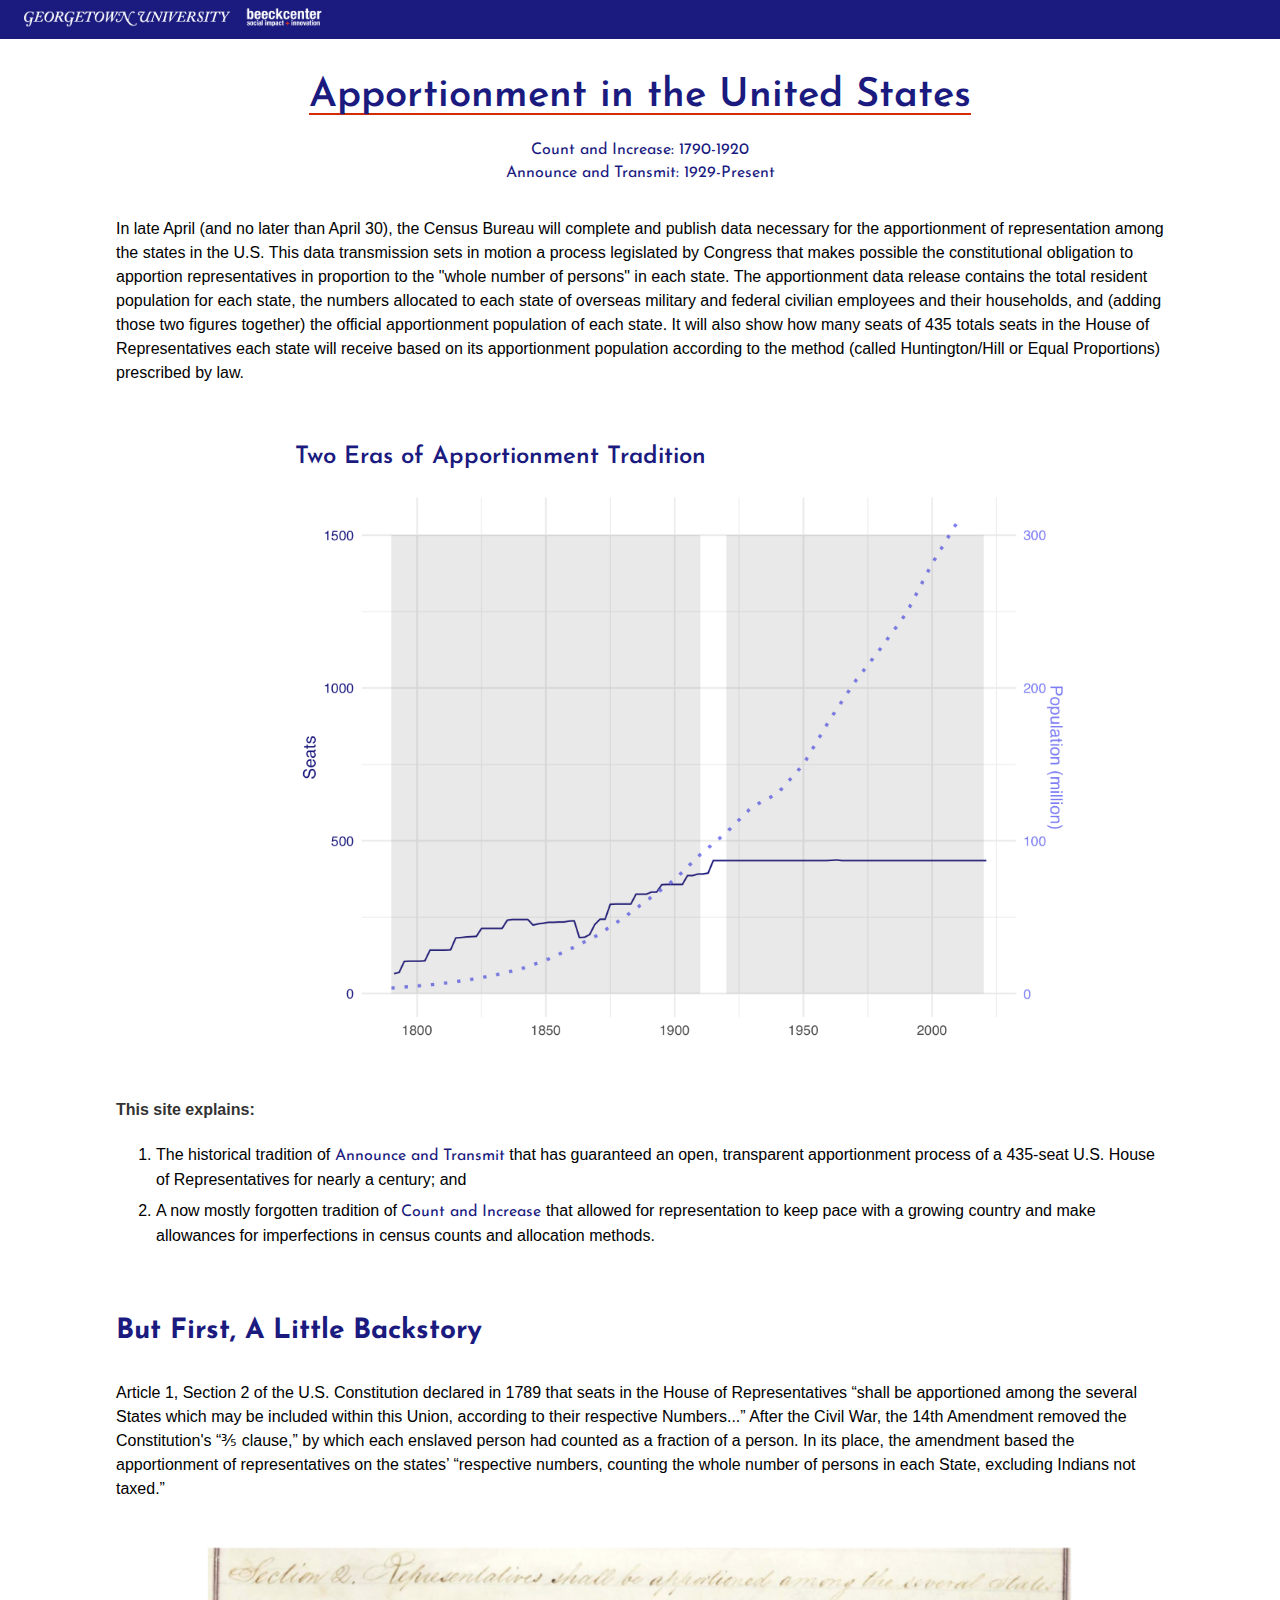
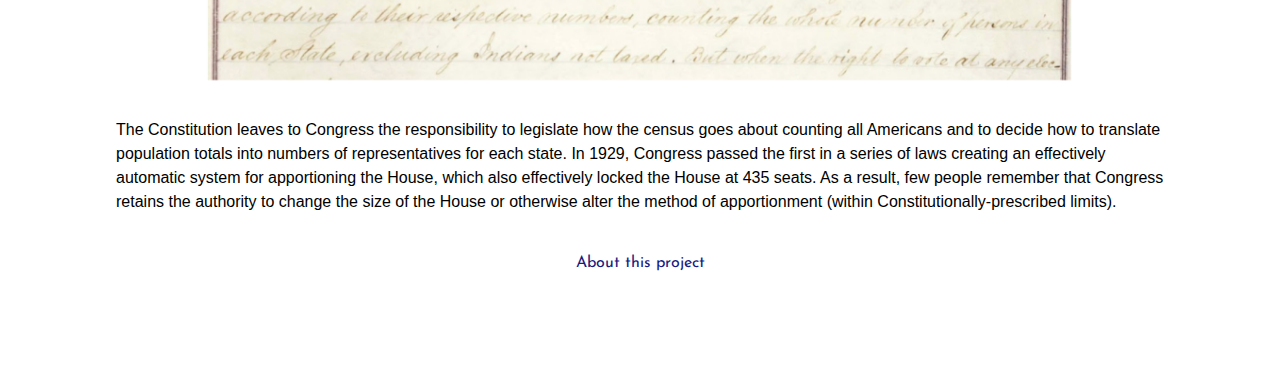
==== commit 29663b13: "Update index.html" ====
--- a/index.html
+++ b/index.html
@@ -50,7 +50,7 @@
 </div>
 <div class ="homeImage">
   <h2>Two Eras of Apportionment Tradition</h2>
-  <img src = "countandincrease/pop-seats-historical.png" width="100%" height="auto" />
+  <img src = "countAndIncrease/pop-seats-historical.png" width="100%" height="auto" />
 </div>
 <div class ="introText">
 <h4>This site explains:</h4>
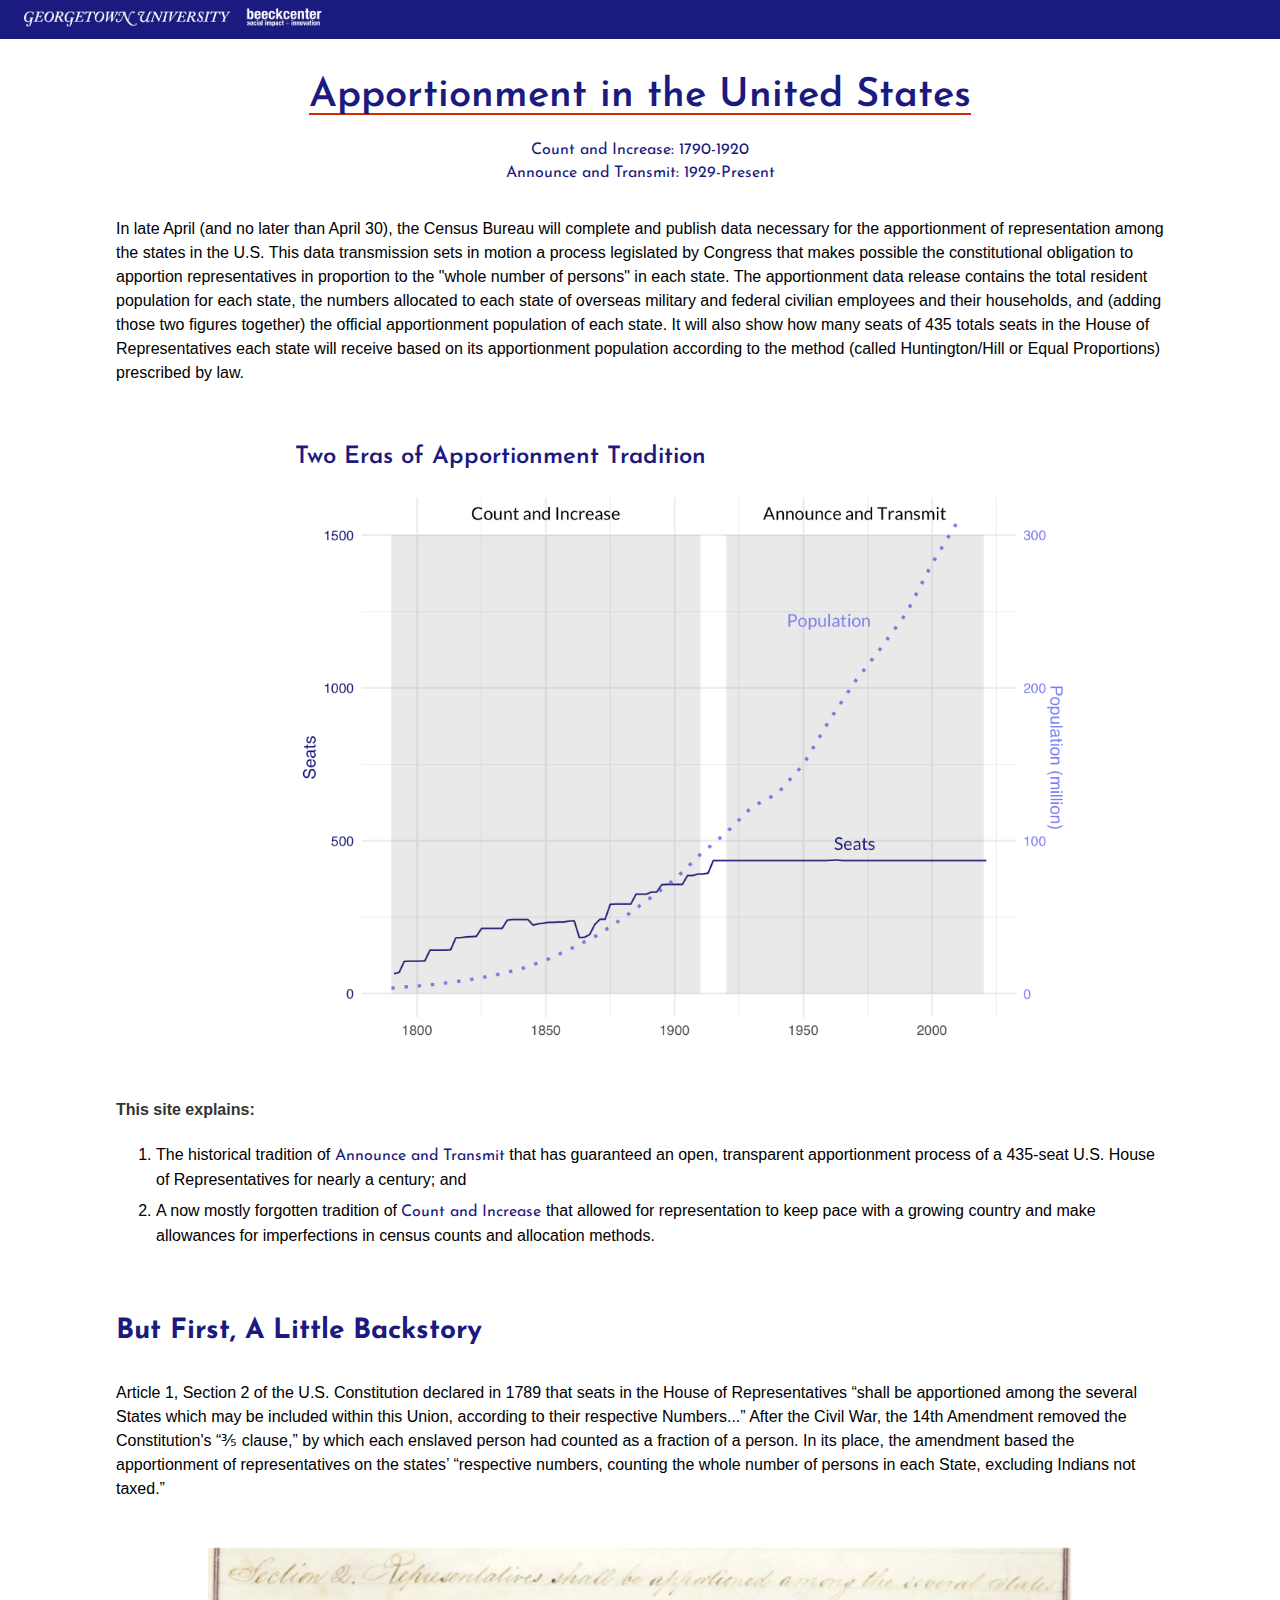
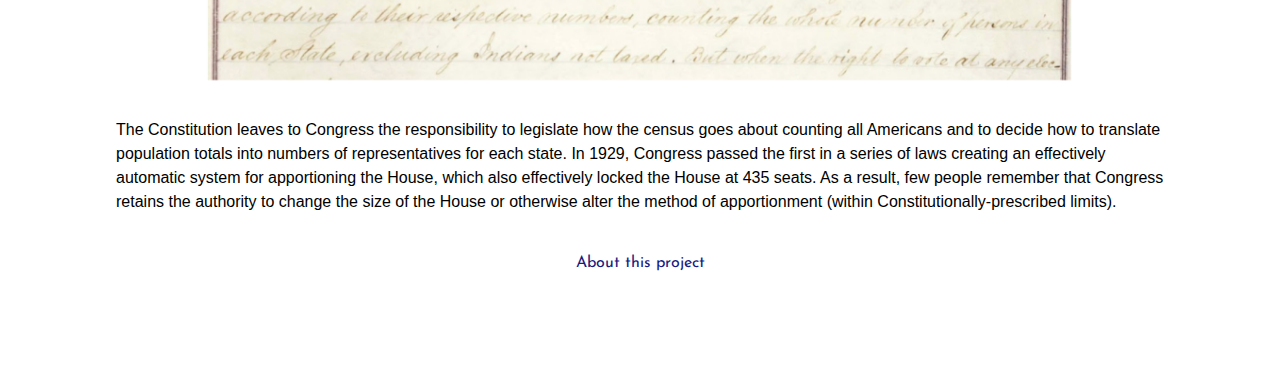
==== commit 2adb8c8d: "Updating Punctuation" ====
--- a/index.html
+++ b/index.html
@@ -13,11 +13,11 @@
 <meta name="viewport" content="width=device-width, initial-scale=1">
 <meta property="og:title" content="Announce and Transmit: A Century of Congressional Apportionment">
 <meta property="og:description" content="A digital resource cataloguing crucial features of the last century of U.S. congressional apportionment">
-<meta property="og:image" content="http://usapportionment.org/countandincrease/social_card.png">
+<meta property="og:image" content="http://usapportionment.org/countAndIncrease/social_card.png">
 <meta property="og:url" content="https://usapportionment.org/">
 <meta name="twitter:title" content="Announce and Transmit: A Century of Congressional Apportionment">
 <meta name="twitter:description" content=" A digital resource cataloguing crucial features of the last century of U.S. congressional apportionment">
-<meta name="twitter:image" content="http://usapportionment.org/countandincrease/social_card.png">
+<meta name="twitter:image" content="http://usapportionment.org/countAndIncrease/social_card.png">
 <meta name="twitter:card" content="summary_large_image">
 <link rel="stylesheet" type="text/css" href="styles2.css">
 <link href="https://fonts.googleapis.com/css2?family=Josefin+Sans&display=swap" rel="stylesheet">
--- a/styles2.css
+++ b/styles2.css
@@ -142,6 +142,18 @@
   max-width:100%;
   min-height:25px;
   margin-left: 24px;
+}
+
+.sticky ul {
+  list-style-type: none;
+  margin: 0;
+  padding: 0;
+  overflow: hidden;
+  background-color: #1A1A7F;
+}
+
+.sticky li {
+  float: right;
 }
 
 .logo{
